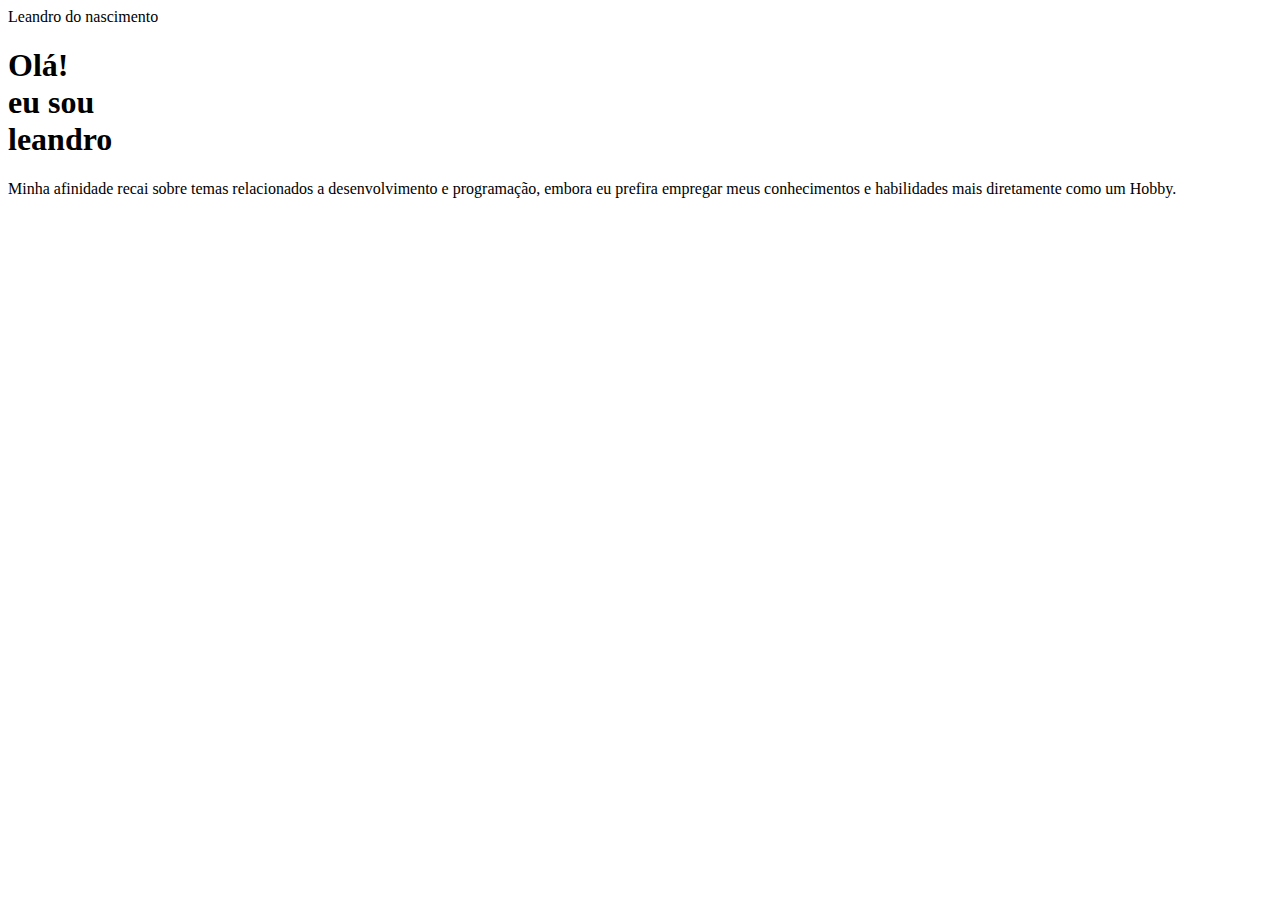
==== index.html @ c6654aea "Add files via upload" ====
<!DOCTYPE html>
<html lang="pt-br">
<head>
     <meta charset="UTF-8">
     <meta http-equiv="X-UA-Compatible" content="IE=edge">
     <meta name="viewport" content="width=device-width, initial-scale=1.0">
     <meta name="author" content="leandro do nascimento">
     <link rel="stylesheet" href="css/style.css">
     <link rel="stylesheet" href="css/responsive.css">
     <title>Ledevwd | Portfólio</title>
</head>
<body>
     <nav id="navigation-menu" class="section-padding flex space-between align-vertical">
          <span class="author">Leandro do nascimento</span>
          <div id="btn-hamburger"></div>
          <!-- <ul>
               <li>Home</li>
               <li>Projetos</li>
               <li>Blog</li>
               <li>Contato</li>
          </ul> -->
     </nav>
     <header id="intro-content" class="section-padding flex margin-b">
          <section class="author-description flex align-vertical">
               <div>
                    <h1><span class="font-lighter">Olá!</span><br>eu sou<br>leandro</h1>
                    <div class="line"></div>
                    <p>
                         Minha afinidade recai sobre temas relacionados a desenvolvimento e programação, embora eu prefira empregar meus conhecimentos e habilidades mais diretamente como um Hobby.
                    </p>
               </div>
          </section>
          <section class="author-img flex align-horizontal align-vertical">
               <div class="squares-animated"></div>
          </section>
     </header>
</body>
</html>
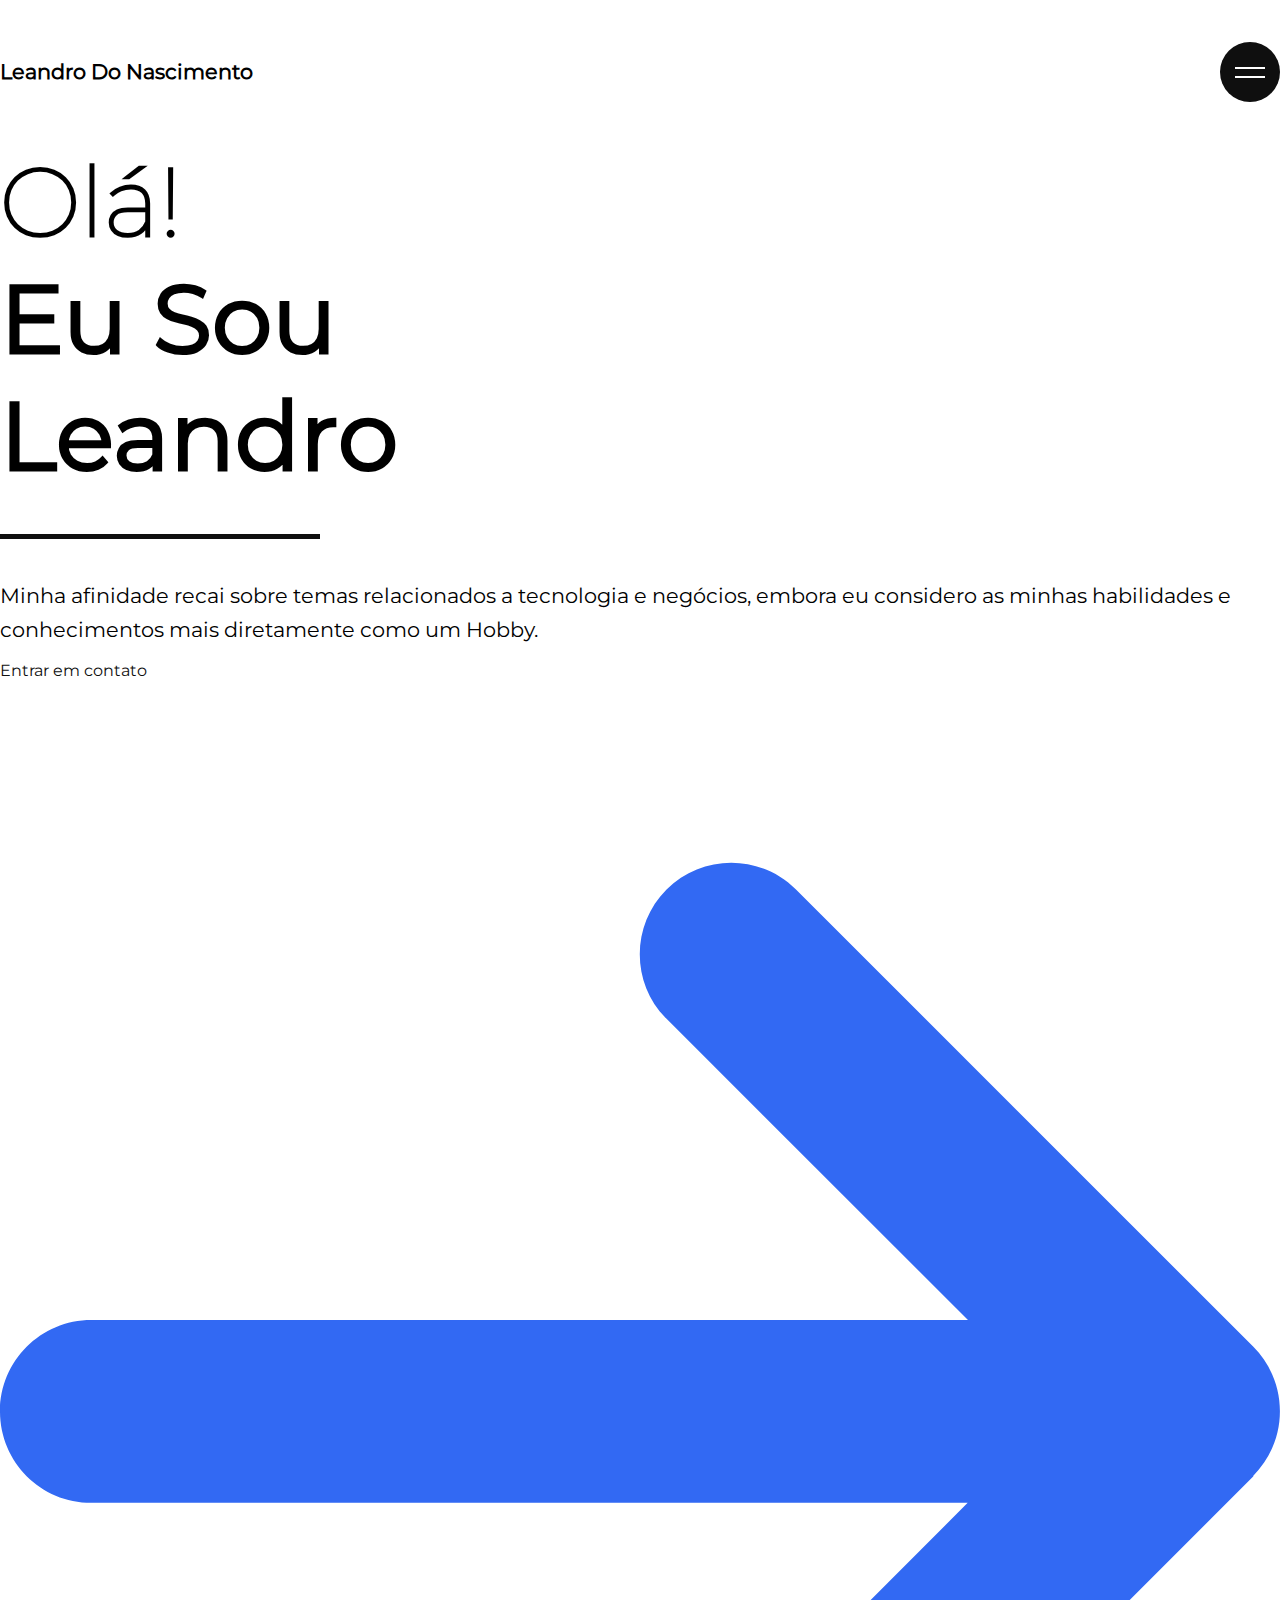
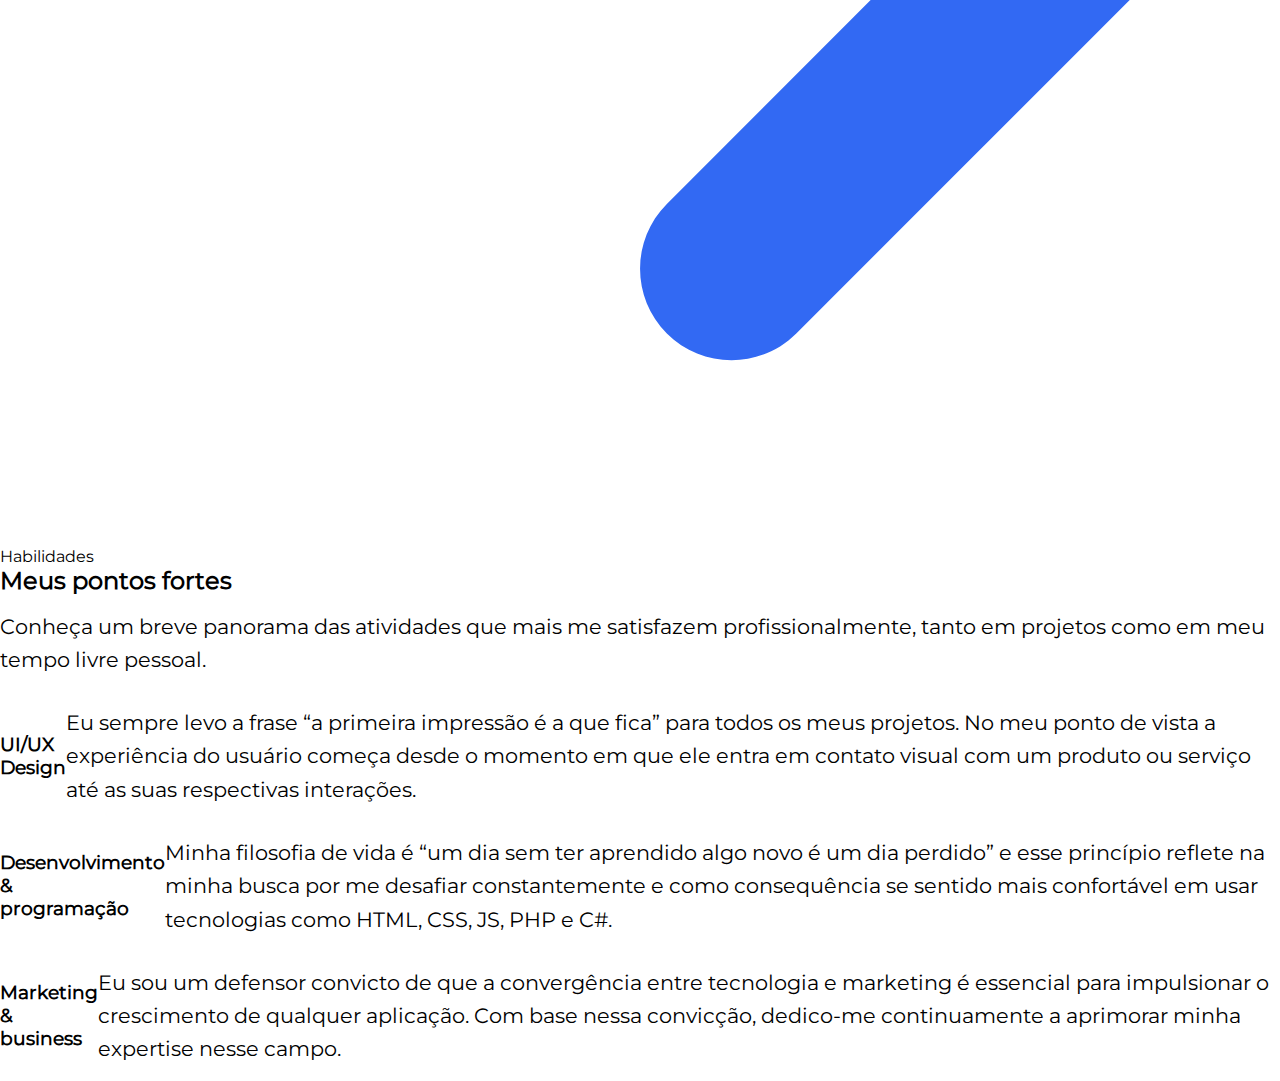
==== commit 0fb2bab7: "Update index.html" ====
--- a/index.html
+++ b/index.html
@@ -4,35 +4,85 @@
      <meta charset="UTF-8">
      <meta http-equiv="X-UA-Compatible" content="IE=edge">
      <meta name="viewport" content="width=device-width, initial-scale=1.0">
-     <meta name="author" content="leandro do nascimento">
+     <meta name="author" content="Leandro do Nascimento">
+     <meta name="description" content="Descubra como o meu interesse pela tecnologia se traduz em soluções personalizadas, interfaces intuitivas e experiências digitais impactantes.">
      <link rel="stylesheet" href="css/style.css">
      <link rel="stylesheet" href="css/responsive.css">
-     <title>Ledevwd | Portfólio</title>
+     <title>Leandro do nascimento | Portfólio - Tecnologia e negócios</title>
 </head>
 <body>
-     <nav id="navigation-menu" class="section-padding flex space-between align-vertical">
-          <span class="author">Leandro do nascimento</span>
+     <nav id="navigation-menu" class="section-padding-x flex space-between align-vertical">
+          <span class="author">Leandro do Nascimento</span>
           <div id="btn-hamburger"></div>
-          <!-- <ul>
-               <li>Home</li>
-               <li>Projetos</li>
-               <li>Blog</li>
-               <li>Contato</li>
-          </ul> -->
      </nav>
-     <header id="intro-content" class="section-padding flex margin-b">
+     <header class="main-header section-padding-x section-padding-y flex">
+          <div class="circle"></div>
           <section class="author-description flex align-vertical">
-               <div>
+               <div class="mobile-width">
                     <h1><span class="font-lighter">Olá!</span><br>eu sou<br>leandro</h1>
                     <div class="line"></div>
                     <p>
-                         Minha afinidade recai sobre temas relacionados a desenvolvimento e programação, embora eu prefira empregar meus conhecimentos e habilidades mais diretamente como um Hobby.
+                         Minha afinidade recai sobre temas relacionados a tecnologia e negócios, embora eu considero as minhas habilidades e conhecimentos mais diretamente como um Hobby.
                     </p>
+                    <a class="btn-dark" href="#">
+                         <span>Entrar em contato</span>
+                         <svg xmlns="http://www.w3.org/2000/svg" viewBox="0 0 448 512" fill="#3269f3">
+                              <!--! Font Awesome Pro 6.4.0 by @fontawesome - https://fontawesome.com License - https://fontawesome.com/license (Commercial License) Copyright 2023 Fonticons, Inc. -->
+                              <path d="M438.6 278.6c12.5-12.5 12.5-32.8 0-45.3l-160-160c-12.5-12.5-32.8-12.5-45.3 0s-12.5 32.8 0 45.3L338.8 224 32 224c-17.7 0-32 14.3-32 32s14.3 32 32 32l306.7 0L233.4 393.4c-12.5 12.5-12.5 32.8 0 45.3s32.8 12.5 45.3 0l160-160z"/>
+                         </svg>
+                    </a>
                </div>
           </section>
           <section class="author-img flex align-horizontal align-vertical">
                <div class="squares-animated"></div>
           </section>
      </header>
+     <section class="currently section-padding-x section-padding-y">
+          <div class="background-gray"></div>
+          <div class="mobile-width">
+               <div class="box-50 direction-right">
+                    <span class="font-subtitle font-ligheter">Habilidades</span>
+                    <h2>Meus pontos fortes</h2>
+                    <p>
+                         Conheça um breve panorama das atividades que mais me satisfazem profissionalmente, tanto em projetos como em meu tempo livre pessoal.
+                    </p>
+               </div>
+               <div class="list-group">
+                    <div class="list-item flex align-vertical">
+                         <div class="list-item-title">
+                              <h3>UI/UX<br> Design</h3>
+                         </div>
+                         <div class="list-item-desc">
+                              <p class="text-gray">
+                                   Eu sempre levo a frase <q>a primeira impressão é a que fica</q> para todos os meus projetos. No meu ponto de vista a experiência do
+                                   usuário começa desde o momento em que ele entra em contato visual com um produto ou serviço até as suas respectivas interações.
+                              </p>
+                         </div>
+                    </div>
+                    <div class="list-item flex align-vertical">
+                         <div class="list-item-title">
+                              <h3>Desenvolvimento &<br>programação</h3>
+                         </div>
+                         <div class="list-item-desc">
+                              <p class="text-gray">
+                                   Minha filosofia de vida é <q>um dia sem ter aprendido algo novo é um dia perdido</q> e esse princípio reflete na minha busca
+                                   por me desafiar constantemente e como consequência se sentido mais confortável em usar tecnologias como HTML, CSS, JS, PHP e C#.
+                              </p>
+                         </div>
+                    </div>
+                    <div class="list-item flex align-vertical">
+                         <div class="list-item-title">
+                              <h3>Marketing &<br>business</h3>
+                         </div>
+                         <div class="list-item-desc">
+                              <p class="text-gray">
+                                   Eu sou um defensor convicto de que a convergência entre tecnologia e marketing é essencial para impulsionar o crescimento de
+                                   qualquer aplicação. Com base nessa convicção, dedico-me continuamente a aprimorar minha expertise nesse campo.
+                              </p>
+                         </div>
+                    </div>
+               </div>
+          </div>
+     </section>
 </body>
-</html>+</html>
--- a/css/style.css
+++ b/css/style.css
@@ -0,0 +1,253 @@
+/* Global styles */
+* {
+     margin: 0;
+     padding: 0;
+     box-sizing: border-box;
+     transition: all 0.3s linear;
+}
+
+:root {
+     /* Colors */
+     --bg-primary: #8a2be2;
+     --bg-second: #a0a0a0;
+     --bg-dark: #0f0f0f;
+     --bg-light: #ffffff;
+     
+     /* Fonts */
+     --font-normal: 1.3rem;
+     --font-big: 6rem;
+
+     /* Selection */
+     --bg-selection: #e6e6e6;
+}
+
+html {
+     font-family: Montserrat-Regular;
+     font-size: 16px;
+     overflow-x: hidden;
+}
+
+::selection {
+     background-color: var(--bg-selection);
+}
+
+@font-face {
+     font-family: Montserrat-Regular;
+     src: url(../fonts/Montserrat/Montserrat-Regular.ttf);
+}
+
+@font-face {
+     font-family: Montserrat-Thin;
+     src: url(../fonts/Montserrat/Montserrat-Thin.ttf);
+}
+
+.section-padding {
+     padding: 0 180px;
+}
+
+.font-lighter {
+     font-family: Montserrat-Thin;
+}
+
+.author {
+     font-size: var(--font-normal);
+     text-transform: capitalize;
+     font-weight: bold;
+}
+
+.flex {display: flex;}
+.space-between {justify-content: space-between;}
+.align-vertical {align-items: center;}
+.align-horizontal {justify-content: center;}
+.align-center {text-align: center;}
+
+.breadcrumb {
+     background-color: #f9f8f8;
+     display: flex;
+     justify-content: center;
+     align-items: center;
+}
+
+.breadcrumb ol {
+     list-style: none;
+     display: flex;
+     position: relative;
+     top: -20px;
+     padding: 30px 30px 10px 30px;
+     background-color: #f9f8f8;
+     border-radius: 5px;
+}
+
+.breadcrumb .breadcrumb-item::after {
+     content: "/";
+     margin: 0 10px;
+}
+
+.breadcrumb .breadcrumb-item:last-child::after {
+     content: "";
+     margin: 0;
+}
+
+/* Elements */
+h1 {
+     font-size: var(--font-big);
+     text-transform: capitalize;
+}
+
+p, .author {
+     font-size: var(--font-normal);
+     line-height: 1.6;
+     margin-top: 15px;
+     margin-bottom: 15px;
+}
+
+a {
+     color: var(--bg-dark);
+     text-decoration: none;
+}
+
+a:hover {
+     color: #0084ff;
+}
+
+a:hover, a:focus {
+     text-decoration: underline;
+}
+
+.line {
+     width: 25%;
+     height: 5px;
+     background: var(--bg-dark);
+     margin: 40px 0;
+}
+
+.margin-b {
+     margin-bottom: 140px;
+}
+
+/* Navigation Menu */
+#navigation-menu {
+     padding-top: 40px;
+     padding-bottom: 40px;
+}
+
+#navigation-menu #btn-hamburger {
+     width: 60px;
+     height: 60px;
+     background-color: var(--bg-dark);
+     border-radius: 50%;
+     position: relative;
+     cursor: pointer;
+}
+
+#navigation-menu #btn-hamburger::after, #navigation-menu #btn-hamburger::before {
+     content: "";
+     width: 30px;
+     height: 2px;
+     background-color: var(--bg-light);
+     display: block;
+     position: absolute;
+     transform: translateX(-50%) rotate(0);
+     transition: top 0.3s linear, transform 0.3s linear;
+}
+
+#navigation-menu #btn-hamburger::after {
+     top: 43%;
+     left: 50%;
+}
+
+#navigation-menu #btn-hamburger::before {
+     top: 57%;
+     left: 50%;
+}
+
+#navigation-menu #btn-hamburger:hover::after {
+     top: 50%;
+     transform: translateX(-50%) rotate(45deg);
+}
+
+#navigation-menu #btn-hamburger:hover::before {
+     top: 50%;
+     transform: translateX(-50%) rotate(-45deg);
+}
+
+/* Introductory content */
+#intro-content {
+     padding-top: 40px;
+     padding-bottom: 40px;
+}
+
+#intro-content .author-description {
+     width: 50%;
+     padding-right: 120px;
+}
+
+#intro-content .author-img {
+     width: 50%;
+}
+
+#intro-content .squares-animated {
+     width: 550px;
+     height: 550px;
+     background-image: url(../img/leandro-do-nascimento.jpg);
+     background-repeat: no-repeat;
+     background-size: contain;
+     position: relative;
+}
+
+#intro-content .squares-animated::after {
+     content: "";
+     width: 100%;
+     height: 100%;
+     border: 2px solid var(--bg-second);
+     display: block;
+     position: absolute;
+     left: -70px;
+     top: -40px;
+     z-index: -1;
+}
+
+#intro-content .squares-animated::before {
+     content: "";
+     width: 100%;
+     height: 100%;
+     background-color: var(--bg-primary);
+     display: block;
+     position: absolute;
+     left: 70px;
+     top: 40px;
+     z-index: -1;
+}
+
+/* Typography */
+#typography {
+     background-color: #892be2de;
+     color: var(--bg-light);
+     height: 400px;
+     position: relative;
+}
+
+/* Refazer e corrigir */
+#typography p {
+     color: #f0f0f0;
+}
+
+#typography a {
+     color: #fff;
+}
+
+#typography a:hover {
+     color: #8ec8ff;
+}
+
+#typography::after {
+     content: "";
+     width: 100%;
+     height: 100%;
+     background-image: url(../img/computer.jpg);
+     display: block;
+     position: absolute;
+     left: 80px;
+     top: 40px;
+     z-index: -1;
+}--- a/css/responsive.css
+++ b/css/responsive.css
@@ -0,0 +1,60 @@
+@media screen and (max-width: 1800px) {
+     #intro-content .squares-animated {
+          width: 400px;
+          height: 400px;
+     }
+}
+
+@media screen and (max-width: 1500px) {
+     .section-padding {
+          padding: 0 100px;
+     }
+}
+
+@media screen and (max-width: 1300px) {
+     .section-padding {
+          padding: 0 50px;
+     }
+
+     #intro-content .squares-animated {
+          width: 330px;
+          height: 330px;
+     }
+}
+
+@media screen and (max-width: 1100px) {
+     .section-padding {
+          padding: 0 20px;
+     }
+}
+
+@media screen and (max-width: 1000px) {
+     html {
+          font-size: 13px;
+     }
+
+     #intro-content {
+          flex-wrap: wrap;
+     }
+
+     #intro-content .author-description, #intro-content .author-img {
+          width: 100%;
+     }
+
+     #intro-content .author-img {
+          margin-top: 80px;
+     }
+}
+
+@media screen and (max-width: 530px) {
+     #intro-content .squares-animated {
+          width: 250px;
+          height: 250px;
+     }
+}
+
+@media screen and (max-width: 400px) {
+     html {
+          font-size: 12px;
+     }
+}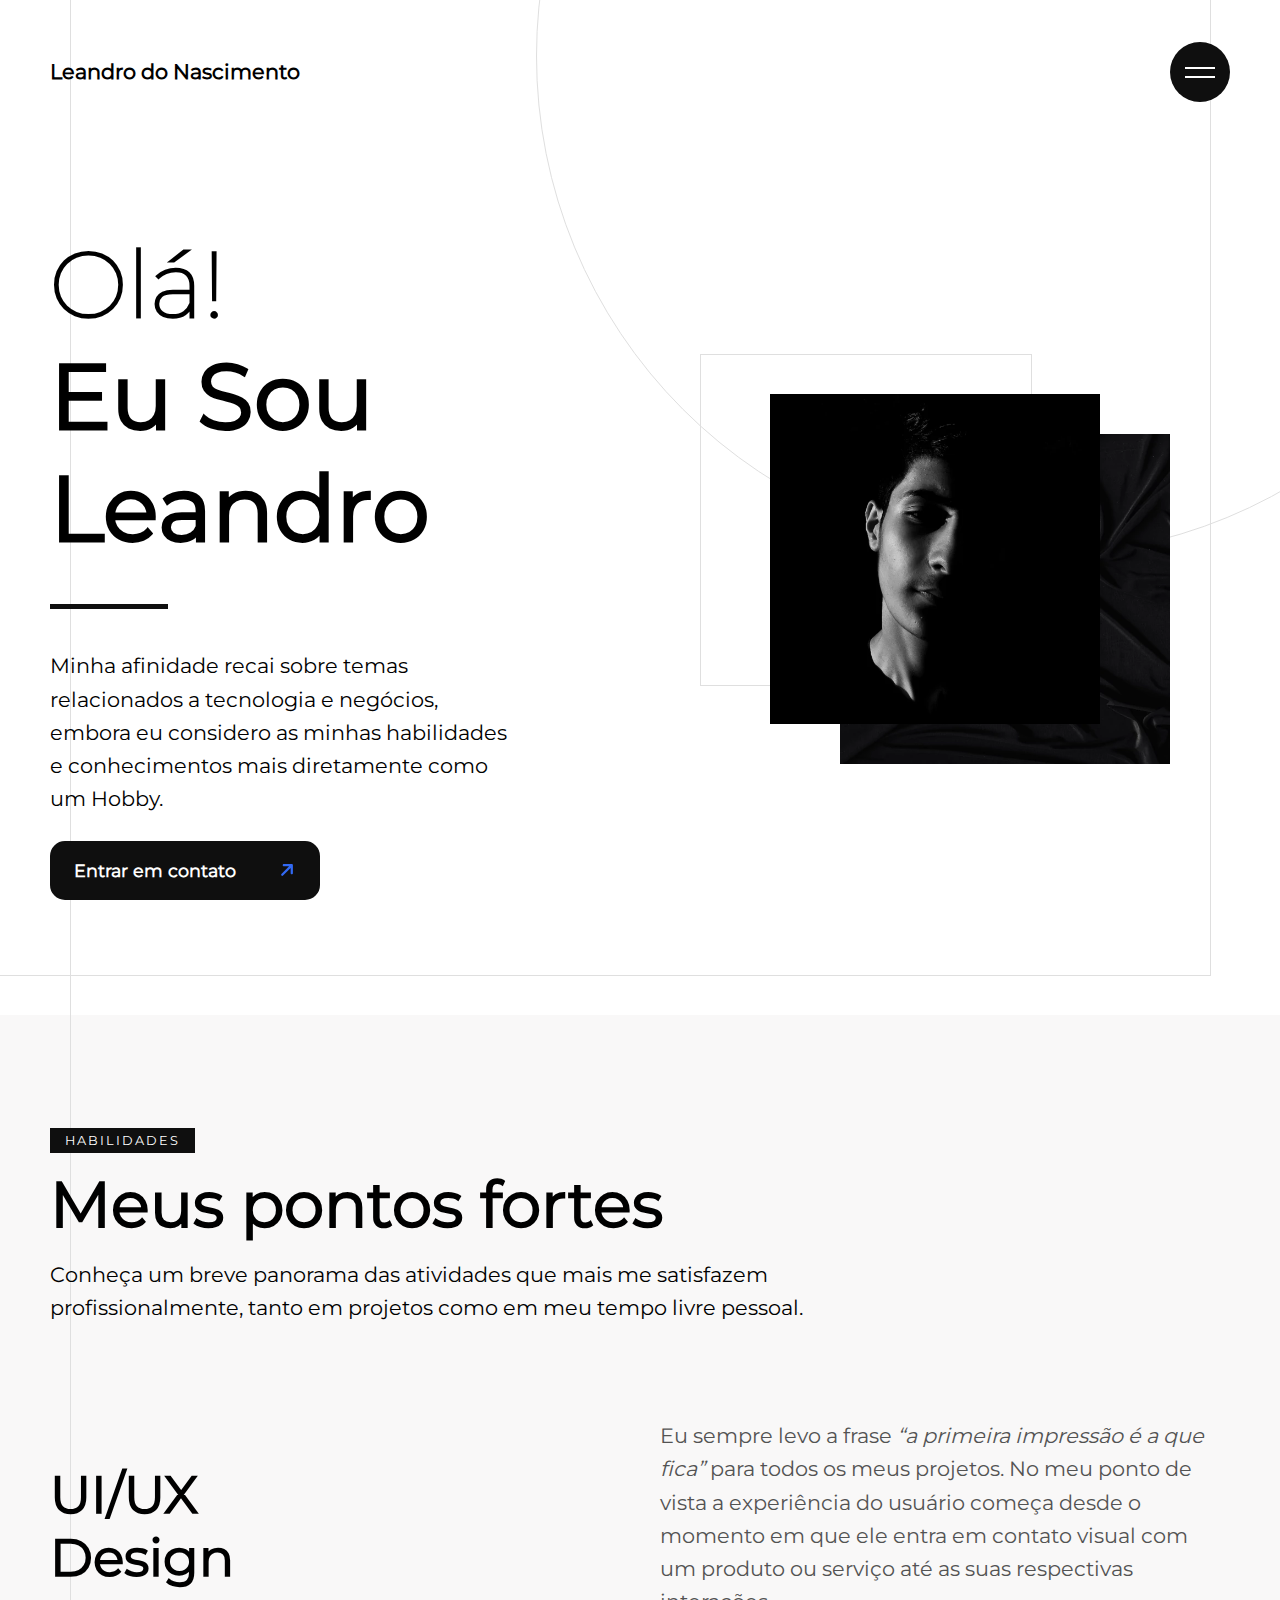
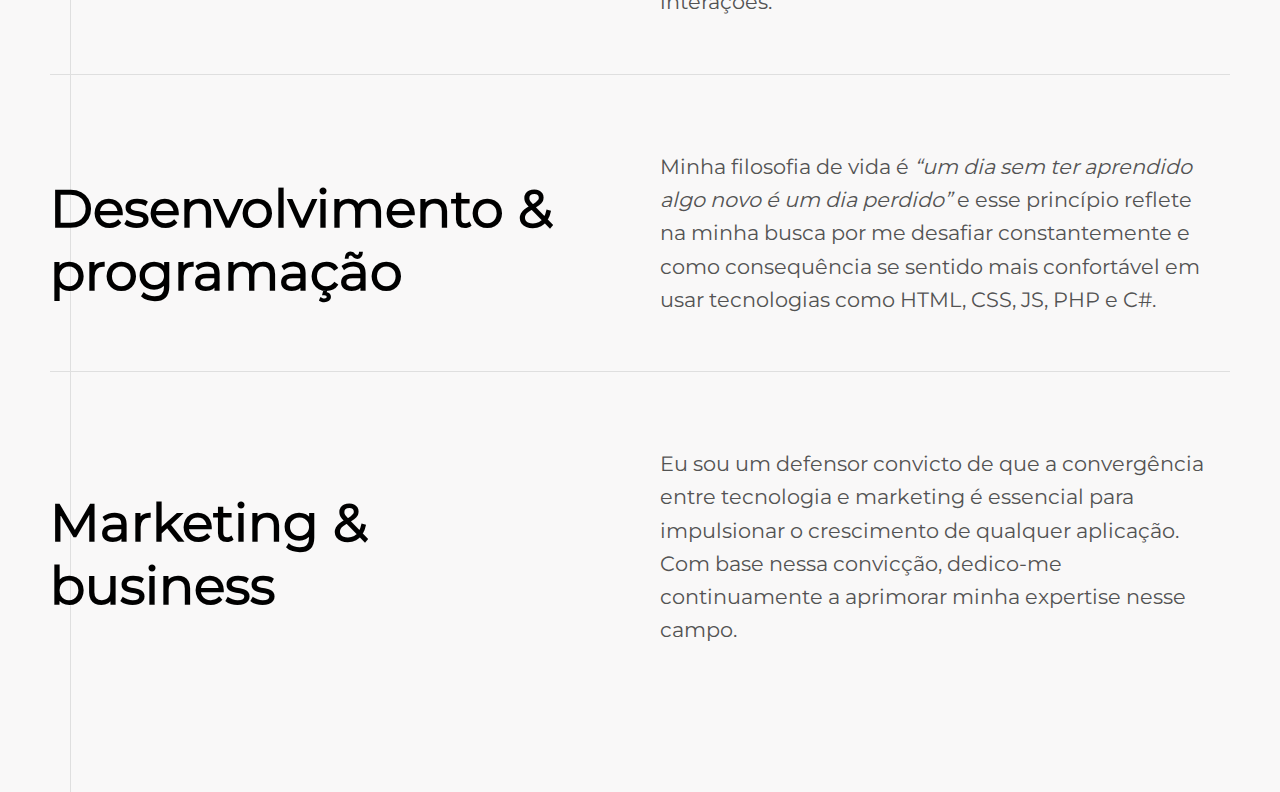
==== commit 95d82a3d: "Update index.html" ====
--- a/index.html
+++ b/index.html
@@ -11,78 +11,80 @@
      <title>Leandro do nascimento | Portfólio - Tecnologia e negócios</title>
 </head>
 <body>
-     <nav id="navigation-menu" class="section-padding-x flex space-between align-vertical">
-          <span class="author">Leandro do Nascimento</span>
-          <div id="btn-hamburger"></div>
-     </nav>
-     <header class="main-header section-padding-x section-padding-y flex">
-          <div class="circle"></div>
-          <section class="author-description flex align-vertical">
+     <div id="main">
+          <nav id="navigation-menu" class="section-padding-x flex space-between align-vertical">
+               <span class="author">Leandro do Nascimento</span>
+               <div id="btn-hamburger"></div>
+          </nav>
+          <header class="main-header section-padding-x section-padding-y flex">
+               <div class="circle"></div>
+               <section class="author-description flex align-vertical">
+                    <div class="mobile-width">
+                         <h1><span class="font-lighter">Olá!</span><br>eu sou<br>leandro</h1>
+                         <div class="line"></div>
+                         <p>
+                              Minha afinidade recai sobre temas relacionados a tecnologia e negócios, embora eu considero as minhas habilidades e conhecimentos mais diretamente como um Hobby.
+                         </p>
+                         <a class="btn-dark" href="#">
+                              <span>Entrar em contato</span>
+                              <svg xmlns="http://www.w3.org/2000/svg" viewBox="0 0 448 512" fill="#3269f3">
+                                   <!--! Font Awesome Pro 6.4.0 by @fontawesome - https://fontawesome.com License - https://fontawesome.com/license (Commercial License) Copyright 2023 Fonticons, Inc. -->
+                                   <path d="M438.6 278.6c12.5-12.5 12.5-32.8 0-45.3l-160-160c-12.5-12.5-32.8-12.5-45.3 0s-12.5 32.8 0 45.3L338.8 224 32 224c-17.7 0-32 14.3-32 32s14.3 32 32 32l306.7 0L233.4 393.4c-12.5 12.5-12.5 32.8 0 45.3s32.8 12.5 45.3 0l160-160z"/>
+                              </svg>
+                         </a>
+                    </div>
+               </section>
+               <section class="author-img flex align-horizontal align-vertical">
+                    <div class="squares-animated"></div>
+               </section>
+          </header>
+          <section class="currently section-padding-x section-padding-y">
+               <div class="background-gray"></div>
                <div class="mobile-width">
-                    <h1><span class="font-lighter">Olá!</span><br>eu sou<br>leandro</h1>
-                    <div class="line"></div>
-                    <p>
-                         Minha afinidade recai sobre temas relacionados a tecnologia e negócios, embora eu considero as minhas habilidades e conhecimentos mais diretamente como um Hobby.
-                    </p>
-                    <a class="btn-dark" href="#">
-                         <span>Entrar em contato</span>
-                         <svg xmlns="http://www.w3.org/2000/svg" viewBox="0 0 448 512" fill="#3269f3">
-                              <!--! Font Awesome Pro 6.4.0 by @fontawesome - https://fontawesome.com License - https://fontawesome.com/license (Commercial License) Copyright 2023 Fonticons, Inc. -->
-                              <path d="M438.6 278.6c12.5-12.5 12.5-32.8 0-45.3l-160-160c-12.5-12.5-32.8-12.5-45.3 0s-12.5 32.8 0 45.3L338.8 224 32 224c-17.7 0-32 14.3-32 32s14.3 32 32 32l306.7 0L233.4 393.4c-12.5 12.5-12.5 32.8 0 45.3s32.8 12.5 45.3 0l160-160z"/>
-                         </svg>
-                    </a>
-               </div>
-          </section>
-          <section class="author-img flex align-horizontal align-vertical">
-               <div class="squares-animated"></div>
-          </section>
-     </header>
-     <section class="currently section-padding-x section-padding-y">
-          <div class="background-gray"></div>
-          <div class="mobile-width">
-               <div class="box-50 direction-right">
-                    <span class="font-subtitle font-ligheter">Habilidades</span>
-                    <h2>Meus pontos fortes</h2>
-                    <p>
-                         Conheça um breve panorama das atividades que mais me satisfazem profissionalmente, tanto em projetos como em meu tempo livre pessoal.
-                    </p>
-               </div>
-               <div class="list-group">
-                    <div class="list-item flex align-vertical">
-                         <div class="list-item-title">
-                              <h3>UI/UX<br> Design</h3>
+                    <div class="box-50 direction-right">
+                         <span class="font-subtitle font-ligheter">Habilidades</span>
+                         <h2>Meus pontos fortes</h2>
+                         <p>
+                              Conheça um breve panorama das atividades que mais me satisfazem profissionalmente, tanto em projetos como em meu tempo livre pessoal.
+                         </p>
+                    </div>
+                    <div class="list-group">
+                         <div class="list-item flex align-vertical">
+                              <div class="list-item-title">
+                                   <h3>UI/UX<br> Design</h3>
+                              </div>
+                              <div class="list-item-desc">
+                                   <p class="text-gray">
+                                        Eu sempre levo a frase <q>a primeira impressão é a que fica</q> para todos os meus projetos. No meu ponto de vista a experiência do
+                                        usuário começa desde o momento em que ele entra em contato visual com um produto ou serviço até as suas respectivas interações.
+                                   </p>
+                              </div>
                          </div>
-                         <div class="list-item-desc">
-                              <p class="text-gray">
-                                   Eu sempre levo a frase <q>a primeira impressão é a que fica</q> para todos os meus projetos. No meu ponto de vista a experiência do
-                                   usuário começa desde o momento em que ele entra em contato visual com um produto ou serviço até as suas respectivas interações.
-                              </p>
+                         <div class="list-item flex align-vertical">
+                              <div class="list-item-title">
+                                   <h3>Desenvolvimento &<br>programação</h3>
+                              </div>
+                              <div class="list-item-desc">
+                                   <p class="text-gray">
+                                        Minha filosofia de vida é <q>um dia sem ter aprendido algo novo é um dia perdido</q> e esse princípio reflete na minha busca
+                                        por me desafiar constantemente e como consequência se sentido mais confortável em usar tecnologias como HTML, CSS, JS, PHP e C#.
+                                   </p>
+                              </div>
                          </div>
-                    </div>
-                    <div class="list-item flex align-vertical">
-                         <div class="list-item-title">
-                              <h3>Desenvolvimento &<br>programação</h3>
-                         </div>
-                         <div class="list-item-desc">
-                              <p class="text-gray">
-                                   Minha filosofia de vida é <q>um dia sem ter aprendido algo novo é um dia perdido</q> e esse princípio reflete na minha busca
-                                   por me desafiar constantemente e como consequência se sentido mais confortável em usar tecnologias como HTML, CSS, JS, PHP e C#.
-                              </p>
-                         </div>
-                    </div>
-                    <div class="list-item flex align-vertical">
-                         <div class="list-item-title">
-                              <h3>Marketing &<br>business</h3>
-                         </div>
-                         <div class="list-item-desc">
-                              <p class="text-gray">
-                                   Eu sou um defensor convicto de que a convergência entre tecnologia e marketing é essencial para impulsionar o crescimento de
-                                   qualquer aplicação. Com base nessa convicção, dedico-me continuamente a aprimorar minha expertise nesse campo.
-                              </p>
+                         <div class="list-item flex align-vertical">
+                              <div class="list-item-title">
+                                   <h3>Marketing &<br>business</h3>
+                              </div>
+                              <div class="list-item-desc">
+                                   <p class="text-gray">
+                                        Eu sou um defensor convicto de que a convergência entre tecnologia e marketing é essencial para impulsionar o crescimento de
+                                        qualquer aplicação. Com base nessa convicção, dedico-me continuamente a aprimorar minha expertise nesse campo.
+                                   </p>
+                              </div>
                          </div>
                     </div>
                </div>
-          </div>
-     </section>
+          </section>
+     </div>
 </body>
 </html>
--- a/css/style.css
+++ b/css/style.css
@@ -3,63 +3,500 @@
      margin: 0;
      padding: 0;
      box-sizing: border-box;
-     transition: all 0.3s linear;
-}
-
+     transition: all 0.3s ease-in-out;
+}
+
+/* Fonts */
+@font-face {
+     font-family: Montserrat-Regular;
+     src: url(../fonts/Montserrat/Montserrat-Regular.ttf);
+}
+
+@font-face {
+     font-family: Montserrat-Thin;
+     src: url(../fonts/Montserrat/Montserrat-Thin.ttf);
+}
+
+/* Variables */
 :root {
-     /* Colors */
-     --bg-primary: #8a2be2;
-     --bg-second: #a0a0a0;
+     /* Backgrounds */
+     --bg-primary: #dfdfdf;
+     --bg-secundary: #0047ff;
+     --bg-secundary-hover: #3269f3;
      --bg-dark: #0f0f0f;
      --bg-light: #ffffff;
-     
-     /* Fonts */
-     --font-normal: 1.3rem;
-     --font-big: 6rem;
-
-     /* Selection */
-     --bg-selection: #e6e6e6;
-}
-
+     --bg-selection: #eef3ff;
+
+     /* Text */
+     --text-gray: #535353;
+}
+
+/* Default styles */
 html {
      font-family: Montserrat-Regular;
      font-size: 16px;
      overflow-x: hidden;
 }
 
+body {
+     font-size: 1.3rem;
+}
+
 ::selection {
      background-color: var(--bg-selection);
 }
 
-@font-face {
-     font-family: Montserrat-Regular;
-     src: url(../fonts/Montserrat/Montserrat-Regular.ttf);
-}
-
-@font-face {
-     font-family: Montserrat-Thin;
-     src: url(../fonts/Montserrat/Montserrat-Thin.ttf);
-}
-
-.section-padding {
-     padding: 0 180px;
-}
-
+/* Padding, margin */
+.section-padding-x {
+     padding-right: 180px;
+     padding-left: 180px;
+}
+
+.section-padding-y {
+     padding-top: 110px;
+     padding-bottom: 110px;
+}
+
+/* Align */
+.flex {
+     display: flex;
+}
+
+.space-between {
+     justify-content: space-between;
+}
+
+.align-vertical {
+     align-items: center;
+}
+
+.align-horizontal {
+     justify-content: center;
+}
+
+.align-right {
+     justify-content: right;
+}
+
+.align-center {
+     text-align: center;
+}
+
+.box-50 {
+     width: 70%;
+}
+
+/* Type font */
 .font-lighter {
      font-family: Montserrat-Thin;
 }
 
+.font-subtitle {
+     font-size: 0.8rem;
+     text-transform: uppercase;
+     letter-spacing: 2px;
+     color: var(--bg-light);
+     background: var(--bg-dark);
+     width: fit-content;
+     padding: 5px 15px;
+}
+
+/* Heading */
+h1, h2, h3, h4, h5, h6 {
+     margin-top: 15px;
+}
+
+h1 {
+     font-size: 5.75rem;
+     text-transform: capitalize;
+}
+
+h2 {
+     font-size: 4rem;
+}
+
+h3 {
+     font-size: 3.25rem;
+}
+
+h4 {
+     font-size: 2.5rem;
+}
+
+h5 {
+     font-size: 2.125rem;
+}
+
+h6 {
+     font-size: 2rem;
+}
+
+/* Elements */
+p, .author {
+     line-height: 1.6;
+     margin-top: 15px;
+     margin-bottom: 15px;
+}
+
 .author {
-     font-size: var(--font-normal);
-     text-transform: capitalize;
      font-weight: bold;
 }
 
-.flex {display: flex;}
-.space-between {justify-content: space-between;}
-.align-vertical {align-items: center;}
-.align-horizontal {justify-content: center;}
-.align-center {text-align: center;}
+a {
+     display: inline-block;
+     text-decoration: none;
+}
+
+q {
+     font-style: italic;
+}
+
+.text-gray {
+     color: var(--text-gray);
+}
+
+/* Buttons */
+.btn-light, .btn-dark {
+     font-size: 1.1rem;
+     border: 2px solid var(--bg-dark);
+     padding: 17px 82px 17px 22px;
+     border-radius: 15px;
+     margin-top: 10px;
+     display: inline-block;
+     font-weight: bold;
+     overflow: hidden;
+     position: relative;
+     margin-right: 10px;
+}
+
+.btn-light svg, .btn-dark svg {
+     width: 18px;
+     height: 18px;
+     position: absolute;
+     top: 50%;
+     right: 22px;
+     transform: translateY(-50%) rotate(-45deg);
+     transition: top 0.1s ease-in-out, right 0.1s ease-in-out;
+}
+
+.btn-light {
+     color: var(--bg-dark);
+     transition: background-color 0.2s ease-in-out;
+}
+
+.btn-dark {
+     background-color: var(--bg-dark);
+     color: var(--bg-light);
+     transition: background-color 0.2s ease-in-out;
+}
+
+.link {
+     color: var(--bg-secundary);
+}
+
+.btn-dark span, .btn-light span, .link span {
+     position: relative;
+}
+
+.btn-dark span::before, .btn-light span::before, .link span::before {
+     content: "";
+     width: 0;
+     height: 1px;
+     position: absolute;
+     left: 0;
+     bottom: -1px;
+}
+
+.btn-dark span::before, .btn-light span::before, .link span::before {
+     transition: width 0.4s ease-in-out 0.1s;
+}
+
+.btn-dark span::before, .link span::before {
+     border-bottom: 1px solid var(--bg-dark);
+}
+
+.btn-light span::before {
+     border-bottom: 1px solid var(--bg-light);
+}
+
+.link span::before {
+     border-bottom: 1px solid var(--bg-secundary);
+}
+
+.btn-dark:hover span::before, .btn-light:hover span::before, .link:hover span::before {
+     width: 100%;
+}
+
+.btn-light:hover {
+     color: var(--bg-light);
+     background-color: var(--bg-dark);
+}
+
+.btn-dark:hover {
+     color: var(--bg-dark);
+     background-color: var(--bg-light);
+}
+
+.btn-light:hover svg, .btn-dark:hover svg {
+     top: calc(50% - 4px);
+     right: 18px;
+}
+
+.btn-dark:hover svg {
+     fill: var(--bg-secundary);
+}
+
+.btn-light:hover svg {
+     fill: var(--bg-secundary-hover);
+}
+
+/* Interface */
+.line {
+     width: 25%;
+     height: 5px;
+     background: var(--bg-dark);
+     margin: 40px 0;
+}
+
+.circle {
+     width: 1000px;
+     height: 1000px;
+     border-radius: 50%;
+     position: absolute;
+     right: -20%;
+     top: -60%;
+     border: 1px solid var(--bg-primary);
+     z-index: -1;
+}
+
+.background-gray {
+     background-color: #f9f8f8;
+     width: 100%;
+     height: 100%;
+     position: absolute;
+     left: 0;
+     top: 0;
+     z-index: -2;
+}
+
+/* Menu */
+#navigation-menu {
+     padding-top: 40px;
+     position: relative;
+}
+
+#navigation-menu::before {
+     content: "";
+     width: 100%;
+     height: 100%;
+     position: absolute;
+     left: 70px;
+     top: 0;
+     border-left: 1px solid var(--bg-primary);
+     z-index: -1;
+}
+
+#navigation-menu::after {
+     content: "";
+     width: 100%;
+     height: 100%;
+     position: absolute;
+     left: -70px;
+     top: 0;
+     border-right: 1px solid var(--bg-primary);
+     z-index: -1;
+}
+
+#navigation-menu #btn-hamburger {
+     width: 60px;
+     height: 60px;
+     background-color: var(--bg-dark);
+     border-radius: 50%;
+     position: relative;
+     cursor: pointer;
+}
+
+#navigation-menu #btn-hamburger::after, #navigation-menu #btn-hamburger::before {
+     content: "";
+     width: 30px;
+     height: 2px;
+     background-color: var(--bg-light);
+     display: block;
+     position: absolute;
+     transform: translateX(-50%) rotate(0);
+     transition: top 0.3s ease-in-out, transform 0.3s ease-in-out;
+}
+
+#navigation-menu #btn-hamburger::after {
+     top: 43%;
+     left: 50%;
+}
+
+#navigation-menu #btn-hamburger::before {
+     top: 57%;
+     left: 50%;
+}
+
+#navigation-menu #btn-hamburger:hover::after {
+     top: 50%;
+     transform: translateX(-50%) rotate(45deg);
+}
+
+#navigation-menu #btn-hamburger:hover::before {
+     top: 50%;
+     transform: translateX(-50%) rotate(-45deg);
+}
+
+/* Header */
+.main-header {
+     position: relative;
+}
+
+.main-header::after, .main-header::before {
+     content: "";
+     width: 100%;
+     height: 100%;
+     display: block;
+     position: absolute;
+     z-index: -2;
+}
+
+.main-header::after {
+     border-right: 1px solid var(--bg-primary);
+     border-bottom: 1px solid var(--bg-primary);
+     left: -70px;
+     top: -40px;
+}
+
+.main-header::before {
+     border-left: 1px solid var(--bg-primary);
+     left: 70px;
+     top: 0;
+}
+
+.main-header .author-description {
+     width: 50%;
+     padding-right: 120px;
+}
+
+.main-header .author-img {
+     width: 50%;
+}
+
+.main-header .squares-animated {
+     width: 550px;
+     height: 550px;
+     background-image: url(../img/header/leandro-do-nascimento.webp);
+     background-repeat: no-repeat;
+     background-size: cover;
+     background-position: center;
+     position: relative;
+}
+
+.main-header .squares-animated::after {
+     content: "";
+     width: 100%;
+     height: 100%;
+     border: 1px solid var(--bg-primary);
+     display: block;
+     position: absolute;
+     left: -70px;
+     top: -40px;
+     z-index: -1;
+     transition: left 0.3s ease-in-out, top 0.3s ease-in-out;
+}
+
+.main-header .squares-animated::before {
+     content: "";
+     width: 100%;
+     height: 100%;
+     background-image: url(../img/header/fundo-pano-escuro.webp);
+     background-repeat: no-repeat;
+     background-size: cover;
+     display: block;
+     position: absolute;
+     left: 70px;
+     top: 40px;
+     z-index: -1;
+     transition: left 0.3s ease-in-out, top 0.3s ease-in-out;
+}
+
+/* Typography */
+#typography {
+     background-color: #892be2de;
+     color: var(--bg-light);
+     height: 400px;
+     position: relative;
+}
+
+#typography p {
+     color: #f0f0f0;
+}
+
+#typography a {
+     color: #fff;
+}
+
+#typography a:hover {
+     color: #8ec8ff;
+}
+
+#typography::after {
+     content: "";
+     width: 100%;
+     height: 100%;
+     background-image: url(../img/computer.jpg);
+     display: block;
+     position: absolute;
+     left: 80px;
+     top: 40px;
+     z-index: -1;
+}
+
+/* Currently */
+.currently {
+     position: relative;
+}
+
+.currently::before {
+     content: "";
+     width: 100%;
+     height: 100%;
+     display: block;
+     position: absolute;
+     z-index: -1;
+     border-left: 1px solid var(--bg-primary);
+     left: 70px;
+     top: 0;
+}
+
+.list-group {
+     margin-top: 40px;
+}
+
+.list-item {
+     padding-top: 20px;
+     padding-bottom: 20px;
+     margin-top: 20px;
+     border-bottom: 1px solid var(--bg-primary);
+}
+
+.list-item:last-child {
+     border-bottom: none;
+     padding-bottom: 0;
+}
+
+.list-item-title, .list-item-desc {
+     width: 50%;
+}
+
+.list-item-desc {
+     padding: 20px;
+}
+
+.list-item-title {
+     padding-right: 30px;
+}
 
 .breadcrumb {
      background-color: #f9f8f8;
@@ -87,167 +524,3 @@
      content: "";
      margin: 0;
 }
-
-/* Elements */
-h1 {
-     font-size: var(--font-big);
-     text-transform: capitalize;
-}
-
-p, .author {
-     font-size: var(--font-normal);
-     line-height: 1.6;
-     margin-top: 15px;
-     margin-bottom: 15px;
-}
-
-a {
-     color: var(--bg-dark);
-     text-decoration: none;
-}
-
-a:hover {
-     color: #0084ff;
-}
-
-a:hover, a:focus {
-     text-decoration: underline;
-}
-
-.line {
-     width: 25%;
-     height: 5px;
-     background: var(--bg-dark);
-     margin: 40px 0;
-}
-
-.margin-b {
-     margin-bottom: 140px;
-}
-
-/* Navigation Menu */
-#navigation-menu {
-     padding-top: 40px;
-     padding-bottom: 40px;
-}
-
-#navigation-menu #btn-hamburger {
-     width: 60px;
-     height: 60px;
-     background-color: var(--bg-dark);
-     border-radius: 50%;
-     position: relative;
-     cursor: pointer;
-}
-
-#navigation-menu #btn-hamburger::after, #navigation-menu #btn-hamburger::before {
-     content: "";
-     width: 30px;
-     height: 2px;
-     background-color: var(--bg-light);
-     display: block;
-     position: absolute;
-     transform: translateX(-50%) rotate(0);
-     transition: top 0.3s linear, transform 0.3s linear;
-}
-
-#navigation-menu #btn-hamburger::after {
-     top: 43%;
-     left: 50%;
-}
-
-#navigation-menu #btn-hamburger::before {
-     top: 57%;
-     left: 50%;
-}
-
-#navigation-menu #btn-hamburger:hover::after {
-     top: 50%;
-     transform: translateX(-50%) rotate(45deg);
-}
-
-#navigation-menu #btn-hamburger:hover::before {
-     top: 50%;
-     transform: translateX(-50%) rotate(-45deg);
-}
-
-/* Introductory content */
-#intro-content {
-     padding-top: 40px;
-     padding-bottom: 40px;
-}
-
-#intro-content .author-description {
-     width: 50%;
-     padding-right: 120px;
-}
-
-#intro-content .author-img {
-     width: 50%;
-}
-
-#intro-content .squares-animated {
-     width: 550px;
-     height: 550px;
-     background-image: url(../img/leandro-do-nascimento.jpg);
-     background-repeat: no-repeat;
-     background-size: contain;
-     position: relative;
-}
-
-#intro-content .squares-animated::after {
-     content: "";
-     width: 100%;
-     height: 100%;
-     border: 2px solid var(--bg-second);
-     display: block;
-     position: absolute;
-     left: -70px;
-     top: -40px;
-     z-index: -1;
-}
-
-#intro-content .squares-animated::before {
-     content: "";
-     width: 100%;
-     height: 100%;
-     background-color: var(--bg-primary);
-     display: block;
-     position: absolute;
-     left: 70px;
-     top: 40px;
-     z-index: -1;
-}
-
-/* Typography */
-#typography {
-     background-color: #892be2de;
-     color: var(--bg-light);
-     height: 400px;
-     position: relative;
-}
-
-/* Refazer e corrigir */
-#typography p {
-     color: #f0f0f0;
-}
-
-#typography a {
-     color: #fff;
-}
-
-#typography a:hover {
-     color: #8ec8ff;
-}
-
-#typography::after {
-     content: "";
-     width: 100%;
-     height: 100%;
-     background-image: url(../img/computer.jpg);
-     display: block;
-     position: absolute;
-     left: 80px;
-     top: 40px;
-     z-index: -1;
-}--- a/css/responsive.css
+++ b/css/responsive.css
@@ -1,30 +1,33 @@
 @media screen and (max-width: 1800px) {
-     #intro-content .squares-animated {
+     .main-header .squares-animated {
           width: 400px;
           height: 400px;
      }
 }
 
 @media screen and (max-width: 1500px) {
-     .section-padding {
-          padding: 0 100px;
+     .section-padding-x {
+          padding-right: 100px;
+          padding-left: 100px;
      }
 }
 
 @media screen and (max-width: 1300px) {
-     .section-padding {
-          padding: 0 50px;
+     .section-padding-x {
+          padding-right: 50px;
+          padding-left: 50px;
      }
 
-     #intro-content .squares-animated {
+     .main-header .squares-animated {
           width: 330px;
           height: 330px;
      }
 }
 
 @media screen and (max-width: 1100px) {
-     .section-padding {
-          padding: 0 20px;
+     .section-padding-x {
+          padding-right: 20px;
+          padding-left: 20px;
      }
 }
 
@@ -33,23 +36,145 @@
           font-size: 13px;
      }
 
-     #intro-content {
+     #navigation-menu {
+          padding-right: 40px;
+          padding-left: 40px;
+     }
+
+     .main-header {
           flex-wrap: wrap;
      }
 
-     #intro-content .author-description, #intro-content .author-img {
+     .main-header .author-description {
+          width: 80%;
+     }
+     
+     .main-header .author-img {
           width: 100%;
      }
 
-     #intro-content .author-img {
+     .main-header .author-img {
           margin-top: 80px;
+     }
+
+     .mobile-width {
+          width: 80%;
+          margin: auto;
+     }
+
+     .list-item {
+          padding-right: 0;
+          padding-left: 0;
+     }
+
+     .circle {
+          right: -50%;
+          top: -60%;
+     }
+}
+
+@media screen and (max-width: 900px) {
+     .list-item {
+          display: flex;
+          flex-wrap: wrap;
+          padding-right: 0;
+          padding-left: 0;
+     }
+
+     .list-item-title, .list-item-desc {
+          width: 100%;
+          padding-right: 0;
+          padding-left: 0;
+     }
+}
+
+@media screen and (max-width: 740px) {
+     .circle {
+          right: -100%;
+     }
+}
+
+@media screen and (max-width: 700px) {
+     .list-item {
+          display: flex;
+          flex-wrap: wrap;
+          padding-right: 0;
+          padding-left: 0;
+     }
+
+     .box-50 {
+          width: 100%;
+     }
+
+     .main-header .author-description {
+          width: 100%;
+          padding-right: 0;
+     }
+}
+
+@media screen and (max-width: 600px) {
+     .circle {
+          left: 200px;
      }
 }
 
 @media screen and (max-width: 530px) {
-     #intro-content .squares-animated {
+     #navigation-menu {
+          padding-right: 20px;
+          padding-left: 20px;
+     }
+
+     .main-header .squares-animated {
           width: 250px;
           height: 250px;
+     }
+
+     h1 {
+          font-size: 4.75rem;
+     }
+     
+     h2 {
+          font-size: 3rem;
+     }
+     
+     h3 {
+          font-size: 2.25rem;
+     }
+     
+     h4 {
+          font-size: 1.5rem;
+     }
+     
+     h5 {
+          font-size: 1.125rem;
+     }
+     
+     h6 {
+          font-size: 1rem;
+     }
+
+     .btn-light, .btn-dark {
+          font-size: 1rem;
+          padding: 15px 72px 15px 12px;
+     }
+     
+     .btn-light svg, .btn-dark svg {
+          width: 15px;
+          height: 15px;
+     }
+
+     #navigation-menu #btn-hamburger {
+          width: 50px;
+          height: 50px;
+     }
+
+     #navigation-menu #btn-hamburger::after, #navigation-menu #btn-hamburger::before {
+          width: 25px;
+          height: 2px;
+     }
+
+     .mobile-width {
+          width: 90%;
      }
 }
 
@@ -57,4 +182,8 @@
      html {
           font-size: 12px;
      }
-}+
+     .mobile-width {
+          width: 100%;
+     }
+}
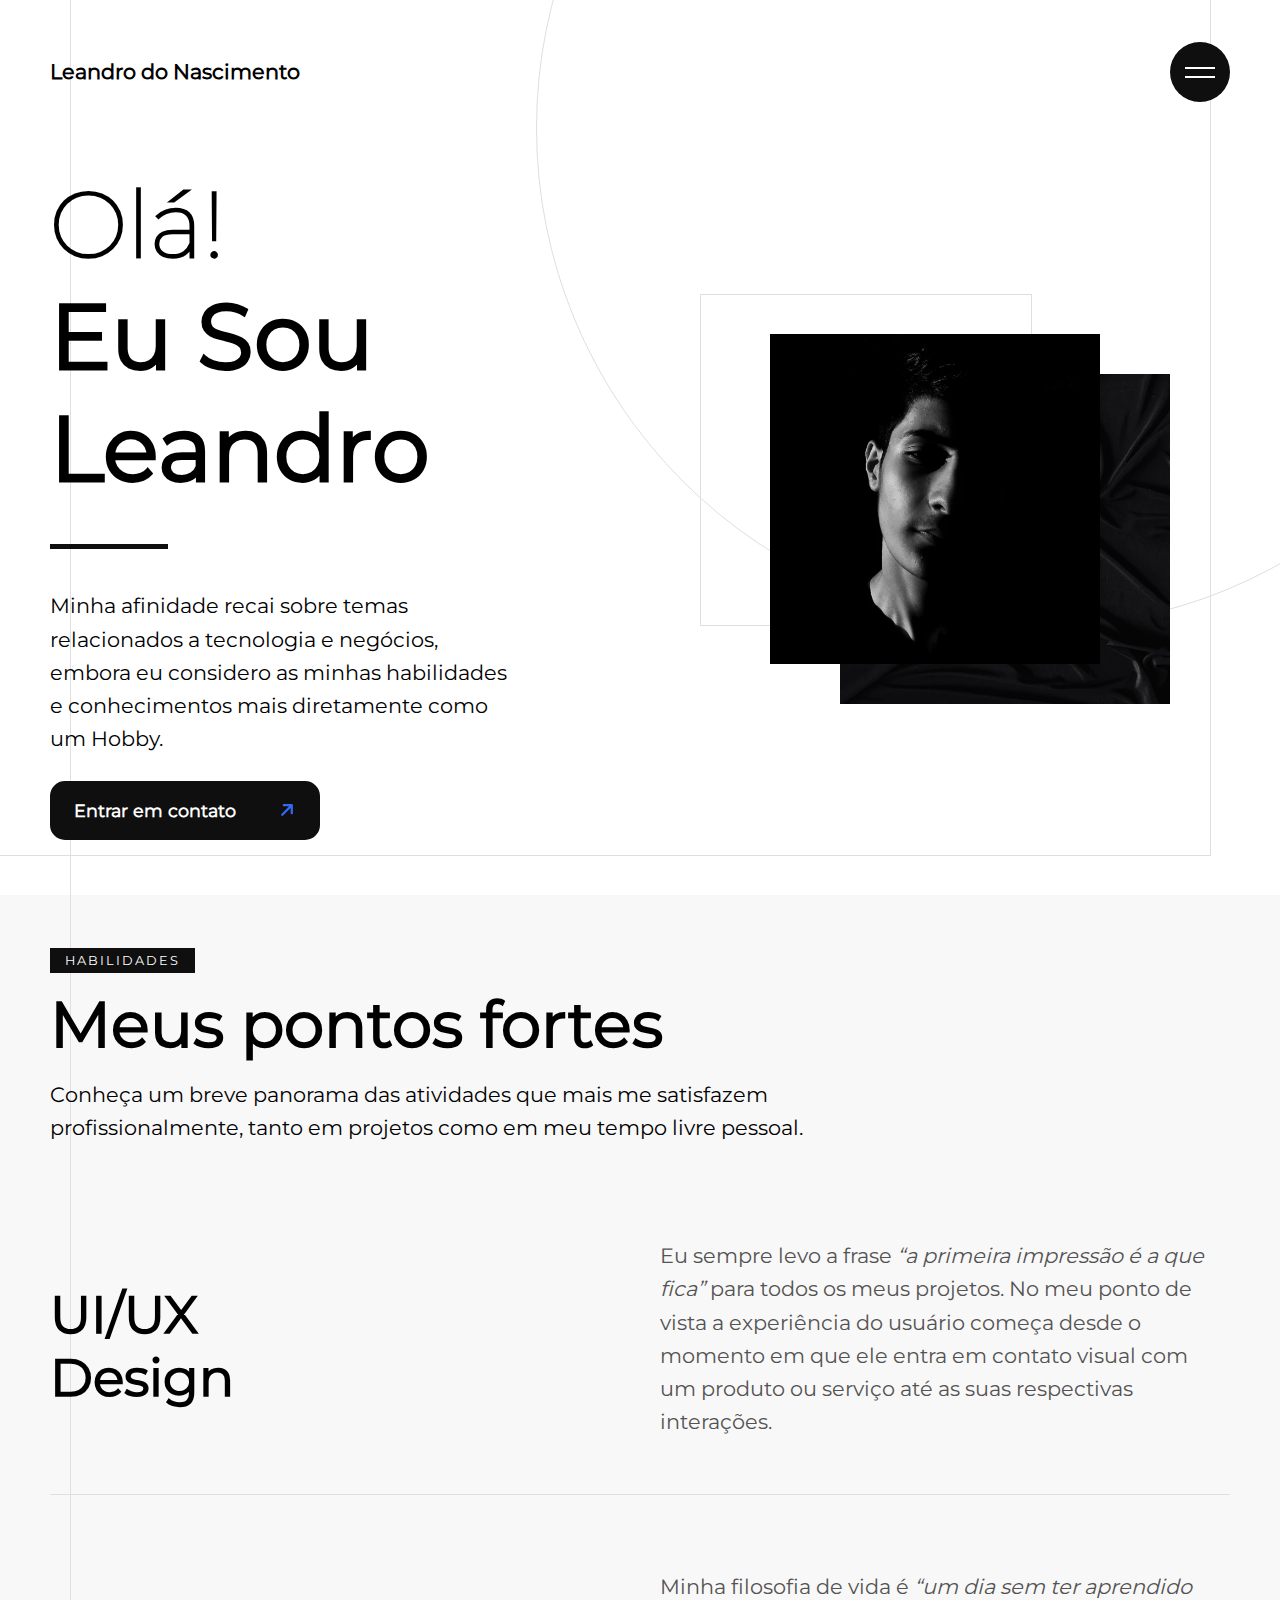
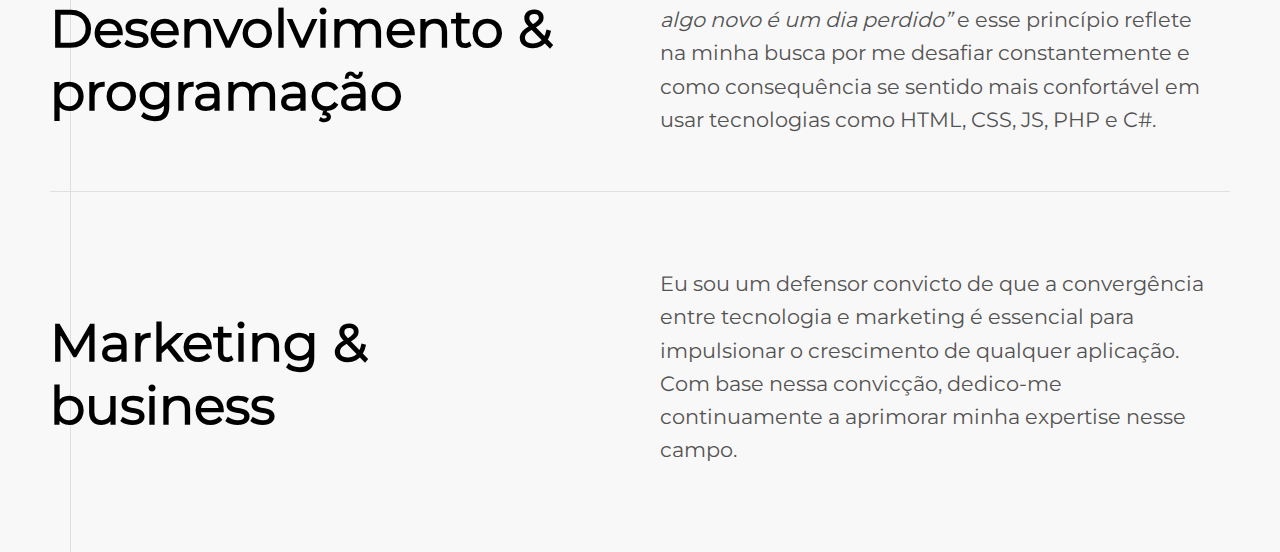
==== commit 4eb77ba0: "Update index.html" ====
--- a/index.html
+++ b/index.html
@@ -11,80 +11,78 @@
      <title>Leandro do nascimento | Portfólio - Tecnologia e negócios</title>
 </head>
 <body>
-     <div id="main">
-          <nav id="navigation-menu" class="section-padding-x flex space-between align-vertical">
-               <span class="author">Leandro do Nascimento</span>
-               <div id="btn-hamburger"></div>
-          </nav>
-          <header class="main-header section-padding-x section-padding-y flex">
-               <div class="circle"></div>
-               <section class="author-description flex align-vertical">
-                    <div class="mobile-width">
-                         <h1><span class="font-lighter">Olá!</span><br>eu sou<br>leandro</h1>
-                         <div class="line"></div>
-                         <p>
-                              Minha afinidade recai sobre temas relacionados a tecnologia e negócios, embora eu considero as minhas habilidades e conhecimentos mais diretamente como um Hobby.
-                         </p>
-                         <a class="btn-dark" href="#">
-                              <span>Entrar em contato</span>
-                              <svg xmlns="http://www.w3.org/2000/svg" viewBox="0 0 448 512" fill="#3269f3">
-                                   <!--! Font Awesome Pro 6.4.0 by @fontawesome - https://fontawesome.com License - https://fontawesome.com/license (Commercial License) Copyright 2023 Fonticons, Inc. -->
-                                   <path d="M438.6 278.6c12.5-12.5 12.5-32.8 0-45.3l-160-160c-12.5-12.5-32.8-12.5-45.3 0s-12.5 32.8 0 45.3L338.8 224 32 224c-17.7 0-32 14.3-32 32s14.3 32 32 32l306.7 0L233.4 393.4c-12.5 12.5-12.5 32.8 0 45.3s32.8 12.5 45.3 0l160-160z"/>
-                              </svg>
-                         </a>
+     <nav id="navigation-menu" class="section-padding-x flex space-between align-vertical">
+          <span class="author">Leandro do Nascimento</span>
+          <div id="btn-hamburger"></div>
+     </nav>
+     <header class="main-header section-padding-x section-padding-y flex">
+          <div class="circle"></div>
+          <section class="author-description flex align-vertical">
+               <div class="mobile-width">
+                    <h1><span class="font-lighter">Olá!</span><br>eu sou<br>leandro</h1>
+                    <div class="line"></div>
+                    <p>
+                         Minha afinidade recai sobre temas relacionados a tecnologia e negócios, embora eu considero as minhas habilidades e conhecimentos mais diretamente como um Hobby.
+                    </p>
+                    <a class="btn-dark" href="#">
+                         <span>Entrar em contato</span>
+                         <svg xmlns="http://www.w3.org/2000/svg" viewBox="0 0 448 512" fill="#3269f3">
+                              <!--! Font Awesome Pro 6.4.0 by @fontawesome - https://fontawesome.com License - https://fontawesome.com/license (Commercial License) Copyright 2023 Fonticons, Inc. -->
+                              <path d="M438.6 278.6c12.5-12.5 12.5-32.8 0-45.3l-160-160c-12.5-12.5-32.8-12.5-45.3 0s-12.5 32.8 0 45.3L338.8 224 32 224c-17.7 0-32 14.3-32 32s14.3 32 32 32l306.7 0L233.4 393.4c-12.5 12.5-12.5 32.8 0 45.3s32.8 12.5 45.3 0l160-160z"/>
+                         </svg>
+                    </a>
+               </div>
+          </section>
+          <section class="author-img flex align-horizontal align-vertical">
+               <div class="squares-animated"></div>
+          </section>
+     </header>
+     <section class="currently section-padding-x section-padding-y">
+          <div class="background-gray"></div>
+          <div class="mobile-width">
+               <div class="box-50 direction-right">
+                    <span class="font-subtitle font-ligheter">Habilidades</span>
+                    <h2>Meus pontos fortes</h2>
+                    <p>
+                         Conheça um breve panorama das atividades que mais me satisfazem profissionalmente, tanto em projetos como em meu tempo livre pessoal.
+                    </p>
+               </div>
+               <div class="list-group">
+                    <div class="list-item flex align-vertical">
+                         <div class="list-item-title">
+                              <h3>UI/UX<br> Design</h3>
+                         </div>
+                         <div class="list-item-desc">
+                              <p class="text-gray">
+                                   Eu sempre levo a frase <q>a primeira impressão é a que fica</q> para todos os meus projetos. No meu ponto de vista a experiência do
+                                   usuário começa desde o momento em que ele entra em contato visual com um produto ou serviço até as suas respectivas interações.
+                              </p>
+                         </div>
                     </div>
-               </section>
-               <section class="author-img flex align-horizontal align-vertical">
-                    <div class="squares-animated"></div>
-               </section>
-          </header>
-          <section class="currently section-padding-x section-padding-y">
-               <div class="background-gray"></div>
-               <div class="mobile-width">
-                    <div class="box-50 direction-right">
-                         <span class="font-subtitle font-ligheter">Habilidades</span>
-                         <h2>Meus pontos fortes</h2>
-                         <p>
-                              Conheça um breve panorama das atividades que mais me satisfazem profissionalmente, tanto em projetos como em meu tempo livre pessoal.
-                         </p>
+                    <div class="list-item flex align-vertical">
+                         <div class="list-item-title">
+                              <h3>Desenvolvimento &<br>programação</h3>
+                         </div>
+                         <div class="list-item-desc">
+                              <p class="text-gray">
+                                   Minha filosofia de vida é <q>um dia sem ter aprendido algo novo é um dia perdido</q> e esse princípio reflete na minha busca
+                                   por me desafiar constantemente e como consequência se sentido mais confortável em usar tecnologias como HTML, CSS, JS, PHP e C#.
+                              </p>
+                         </div>
                     </div>
-                    <div class="list-group">
-                         <div class="list-item flex align-vertical">
-                              <div class="list-item-title">
-                                   <h3>UI/UX<br> Design</h3>
-                              </div>
-                              <div class="list-item-desc">
-                                   <p class="text-gray">
-                                        Eu sempre levo a frase <q>a primeira impressão é a que fica</q> para todos os meus projetos. No meu ponto de vista a experiência do
-                                        usuário começa desde o momento em que ele entra em contato visual com um produto ou serviço até as suas respectivas interações.
-                                   </p>
-                              </div>
+                    <div class="list-item flex align-vertical">
+                         <div class="list-item-title">
+                              <h3>Marketing &<br>business</h3>
                          </div>
-                         <div class="list-item flex align-vertical">
-                              <div class="list-item-title">
-                                   <h3>Desenvolvimento &<br>programação</h3>
-                              </div>
-                              <div class="list-item-desc">
-                                   <p class="text-gray">
-                                        Minha filosofia de vida é <q>um dia sem ter aprendido algo novo é um dia perdido</q> e esse princípio reflete na minha busca
-                                        por me desafiar constantemente e como consequência se sentido mais confortável em usar tecnologias como HTML, CSS, JS, PHP e C#.
-                                   </p>
-                              </div>
-                         </div>
-                         <div class="list-item flex align-vertical">
-                              <div class="list-item-title">
-                                   <h3>Marketing &<br>business</h3>
-                              </div>
-                              <div class="list-item-desc">
-                                   <p class="text-gray">
-                                        Eu sou um defensor convicto de que a convergência entre tecnologia e marketing é essencial para impulsionar o crescimento de
-                                        qualquer aplicação. Com base nessa convicção, dedico-me continuamente a aprimorar minha expertise nesse campo.
-                                   </p>
-                              </div>
+                         <div class="list-item-desc">
+                              <p class="text-gray">
+                                   Eu sou um defensor convicto de que a convergência entre tecnologia e marketing é essencial para impulsionar o crescimento de
+                                   qualquer aplicação. Com base nessa convicção, dedico-me continuamente a aprimorar minha expertise nesse campo.
+                              </p>
                          </div>
                     </div>
                </div>
-          </section>
-     </div>
+          </div>
+     </section>
 </body>
 </html>
--- a/css/style.css
+++ b/css/style.css
@@ -32,10 +32,13 @@
 }
 
 /* Default styles */
+html, body {
+     overflow-x: hidden;
+}
+
 html {
      font-family: Montserrat-Regular;
      font-size: 16px;
-     overflow-x: hidden;
 }
 
 body {
@@ -53,8 +56,8 @@
 }
 
 .section-padding-y {
-     padding-top: 110px;
-     padding-bottom: 110px;
+     padding-top: 90px;
+     padding-bottom: 90px;
 }
 
 /* Align */
--- a/css/responsive.css
+++ b/css/responsive.css
@@ -1,3 +1,11 @@
+@media screen and (max-width: 1900px) {
+     .section-padding-y {
+          padding-top: 80px;
+          padding-bottom: 80px;
+     }
+}
+
+
 @media screen and (max-width: 1800px) {
      .main-header .squares-animated {
           width: 400px;
@@ -18,6 +26,11 @@
           padding-left: 50px;
      }
 
+     .section-padding-y {
+          padding-top: 50px;
+          padding-bottom: 50px;
+     }
+
      .main-header .squares-animated {
           width: 330px;
           height: 330px;
@@ -51,6 +64,7 @@
      
      .main-header .author-img {
           width: 100%;
+          margin-bottom: 40px;
      }
 
      .main-header .author-img {
@@ -71,14 +85,11 @@
           right: -50%;
           top: -60%;
      }
-}
-
-@media screen and (max-width: 900px) {
+
      .list-item {
           display: flex;
           flex-wrap: wrap;
-          padding-right: 0;
-          padding-left: 0;
+          padding: 0;
      }
 
      .list-item-title, .list-item-desc {
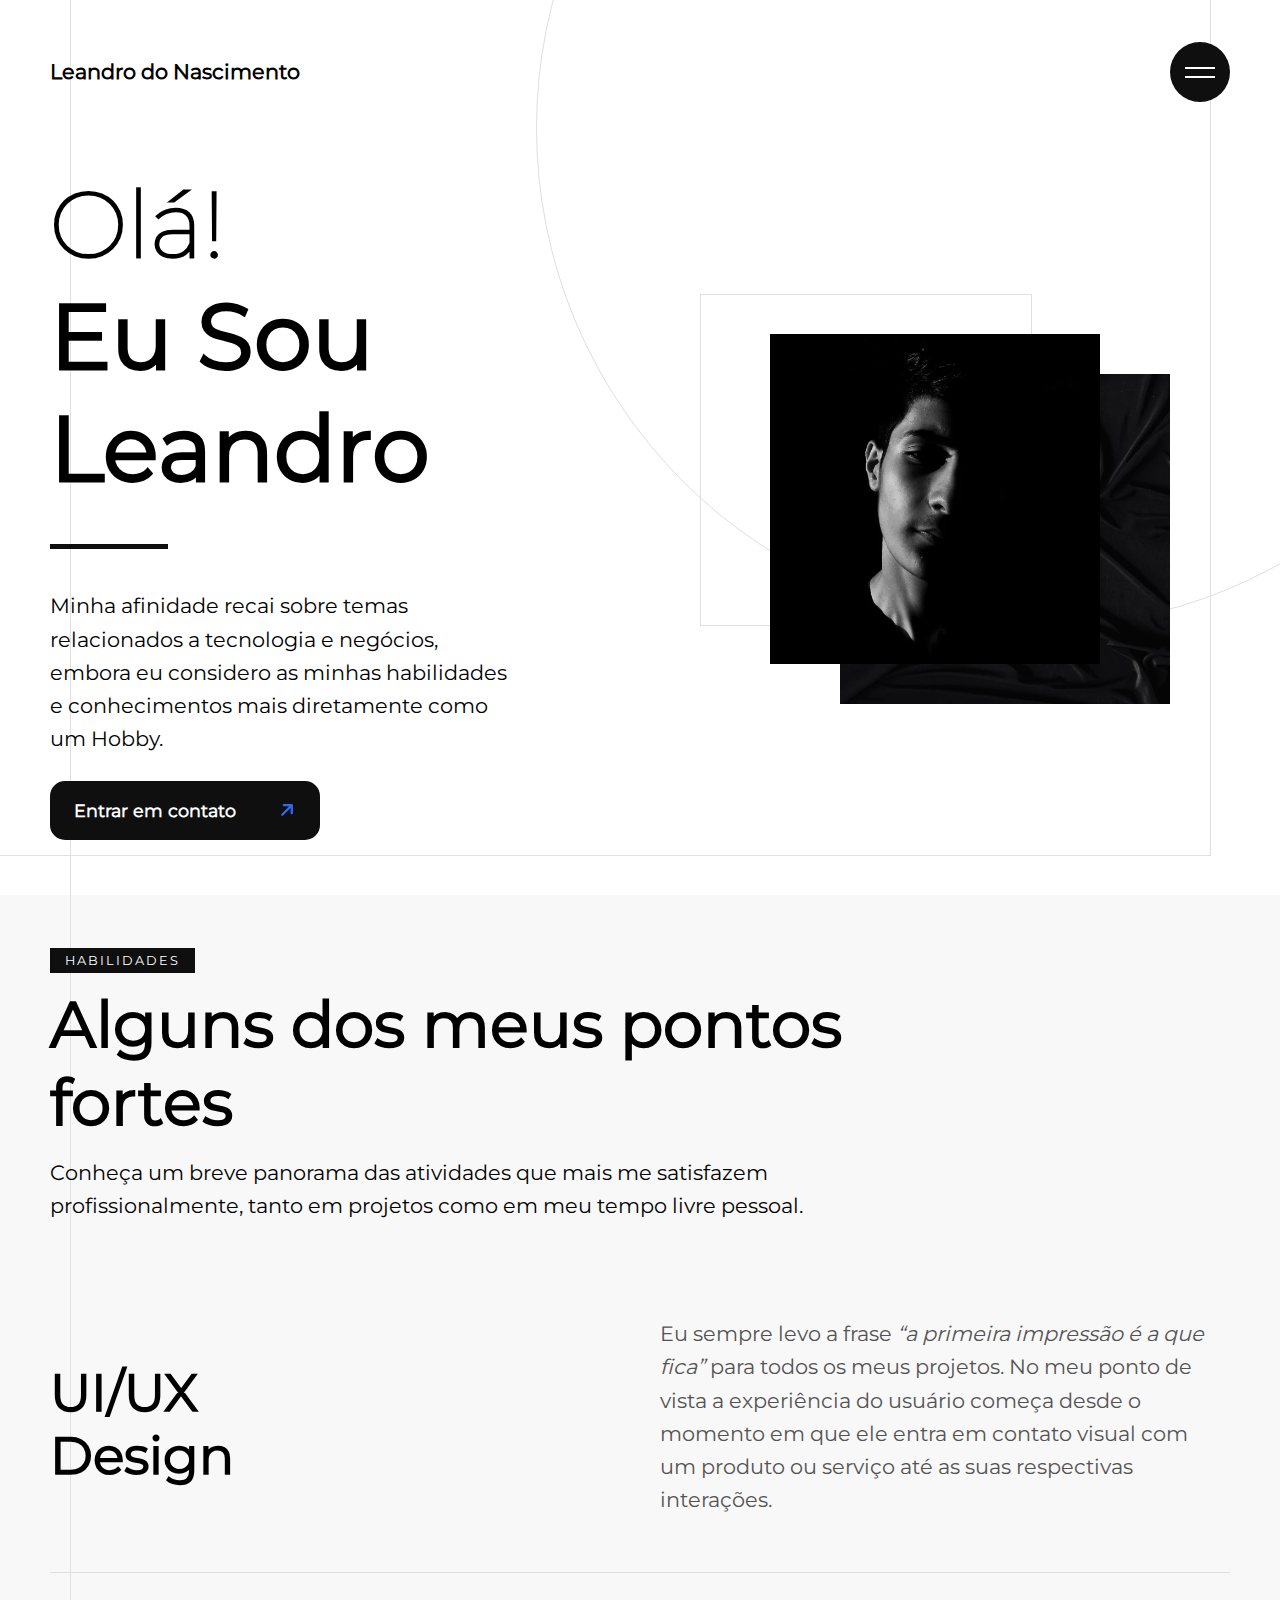
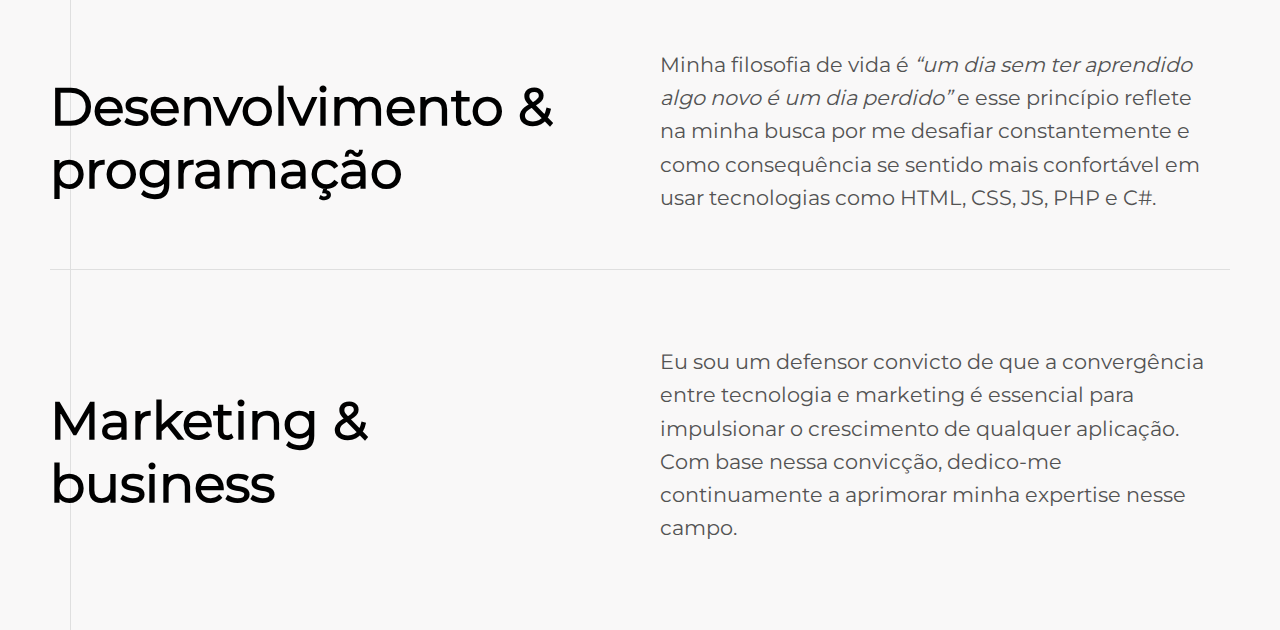
==== commit e0c92927: "Update index.html" ====
--- a/index.html
+++ b/index.html
@@ -42,7 +42,7 @@
           <div class="mobile-width">
                <div class="box-50 direction-right">
                     <span class="font-subtitle font-ligheter">Habilidades</span>
-                    <h2>Meus pontos fortes</h2>
+                    <h2>Alguns dos meus pontos fortes</h2>
                     <p>
                          Conheça um breve panorama das atividades que mais me satisfazem profissionalmente, tanto em projetos como em meu tempo livre pessoal.
                     </p>
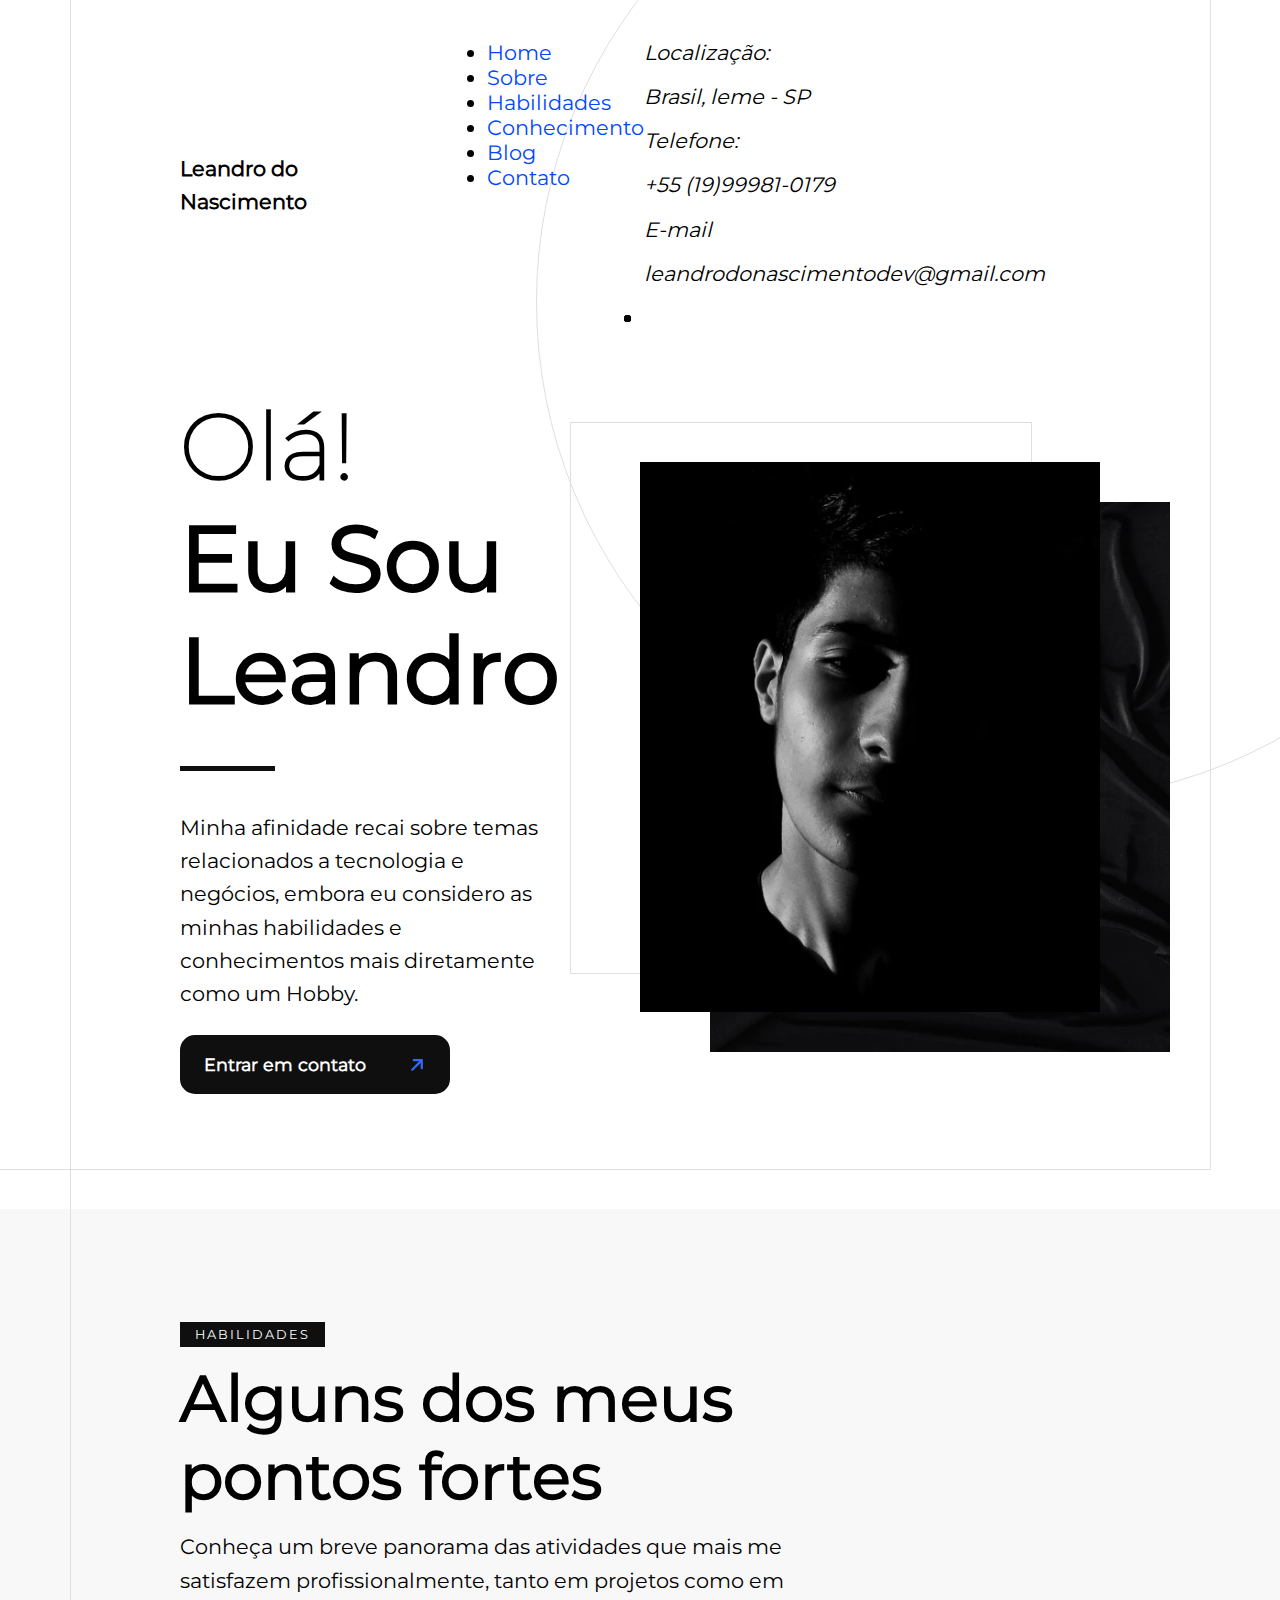
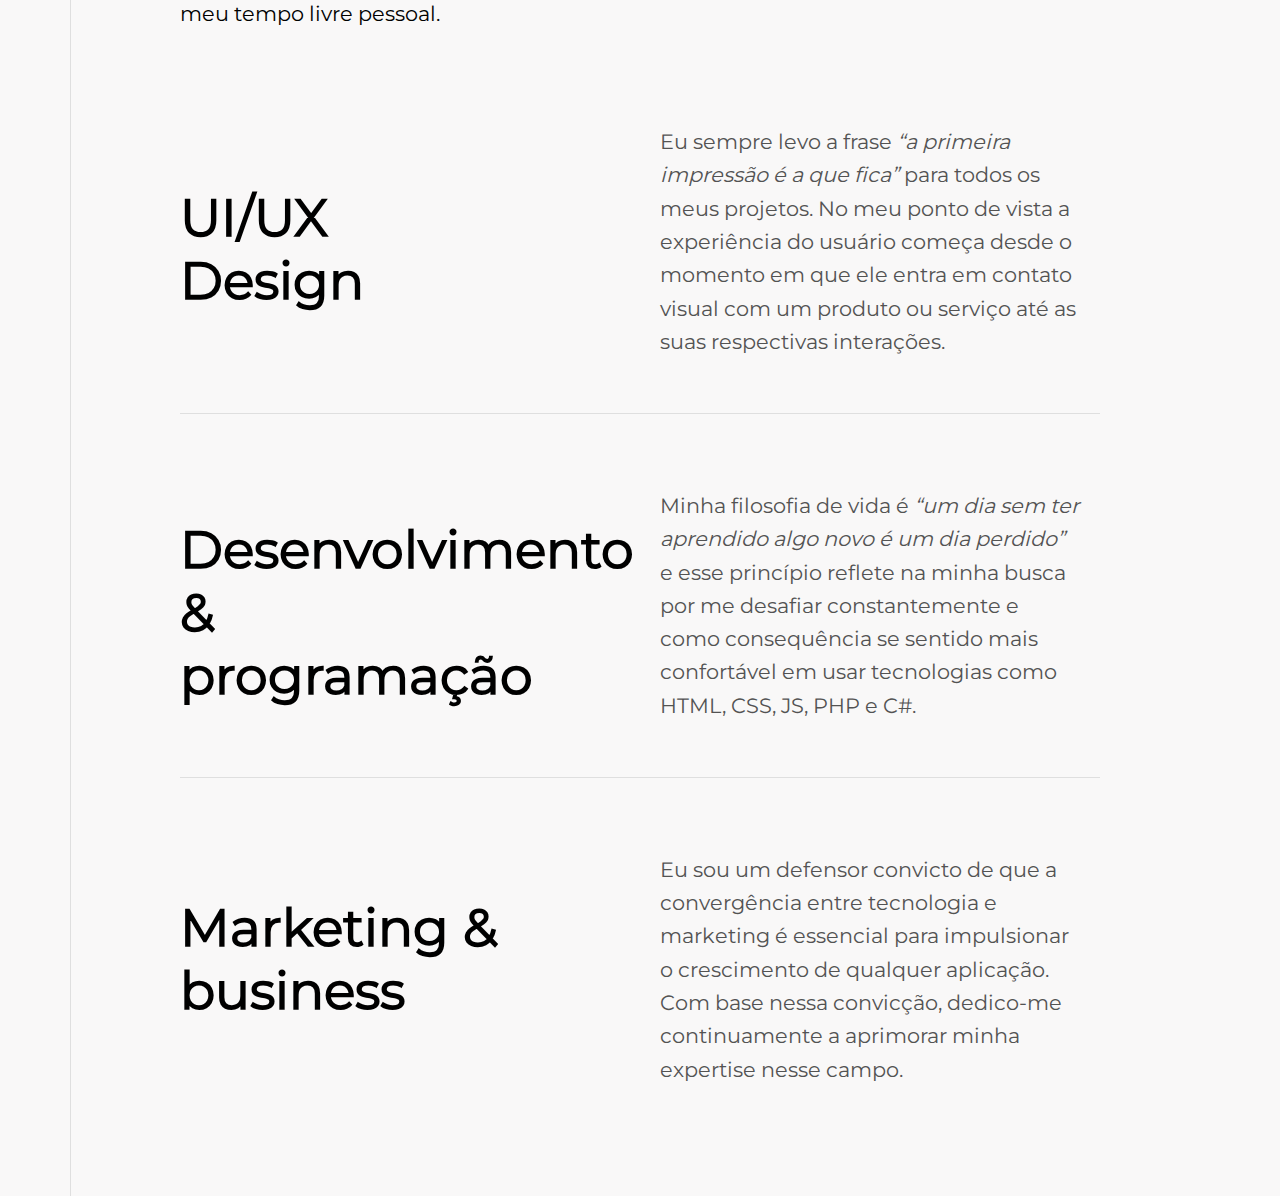
==== commit 58b5f48c: "Update index.html" ====
--- a/index.html
+++ b/index.html
@@ -13,7 +13,63 @@
 <body>
      <nav id="navigation-menu" class="section-padding-x flex space-between align-vertical">
           <span class="author">Leandro do Nascimento</span>
-          <div id="btn-hamburger"></div>
+          <div class="btn-hamburger"></div>
+          <div class="hidden-menu section-padding-x flex space-between">
+               <div class="hidden-menu-box-left">
+                    <ul>
+                         <li><a class="link" href="#"><span>Home</span></a></li>
+                         <li><a class="link" href="#"><span>Sobre</span></a></li>
+                         <li><a class="link" href="#"><span>Habilidades</span></a></li>
+                         <li><a class="link" href="#"><span>Conhecimento</span></a></li>
+                         <li><a class="link" href="#"><span>Blog</span></a></li>
+                         <li><a class="link" href="#"><span>Contato</span></a></li>
+                    </ul>
+               </div>
+               <div class="hidden-menu-box-right">
+                    <address>
+                         <span class="text-gray-light">Localização:</span>
+                         <p>Brasil, leme - SP</p>
+                         <span class="text-gray-light">Telefone:</span>
+                         <p>+55 (19)99981-0179</p>
+                         <span class="text-gray-light">E-mail</span>
+                         <p>leandrodonascimentodev@gmail.com</p>
+                    </address>
+                    <ul class="social-network flex">
+                         <li>
+                              <a href="#" class="social-network-item">
+                                   <svg xmlns="http://www.w3.org/2000/svg" viewBox="0 0 496 512">
+                                        <!--! Font Awesome Pro 6.4.0 by @fontawesome - https://fontawesome.com License - https://fontawesome.com/license (Commercial License) Copyright 2023 Fonticons, Inc. -->
+                                        <path d="M165.9 397.4c0 2-2.3 3.6-5.2 3.6-3.3.3-5.6-1.3-5.6-3.6 0-2 2.3-3.6 5.2-3.6 3-.3 5.6 1.3 5.6 3.6zm-31.1-4.5c-.7 2 1.3 4.3 4.3 4.9 2.6 1 5.6 0 6.2-2s-1.3-4.3-4.3-5.2c-2.6-.7-5.5.3-6.2 2.3zm44.2-1.7c-2.9.7-4.9 2.6-4.6 4.9.3 2 2.9 3.3 5.9 2.6 2.9-.7 4.9-2.6 4.6-4.6-.3-1.9-3-3.2-5.9-2.9zM244.8 8C106.1 8 0 113.3 0 252c0 110.9 69.8 205.8 169.5 239.2 12.8 2.3 17.3-5.6 17.3-12.1 0-6.2-.3-40.4-.3-61.4 0 0-70 15-84.7-29.8 0 0-11.4-29.1-27.8-36.6 0 0-22.9-15.7 1.6-15.4 0 0 24.9 2 38.6 25.8 21.9 38.6 58.6 27.5 72.9 20.9 2.3-16 8.8-27.1 16-33.7-55.9-6.2-112.3-14.3-112.3-110.5 0-27.5 7.6-41.3 23.6-58.9-2.6-6.5-11.1-33.3 2.6-67.9 20.9-6.5 69 27 69 27 20-5.6 41.5-8.5 62.8-8.5s42.8 2.9 62.8 8.5c0 0 48.1-33.6 69-27 13.7 34.7 5.2 61.4 2.6 67.9 16 17.7 25.8 31.5 25.8 58.9 0 96.5-58.9 104.2-114.8 110.5 9.2 7.9 17 22.9 17 46.4 0 33.7-.3 75.4-.3 83.6 0 6.5 4.6 14.4 17.3 12.1C428.2 457.8 496 362.9 496 252 496 113.3 383.5 8 244.8 8zM97.2 352.9c-1.3 1-1 3.3.7 5.2 1.6 1.6 3.9 2.3 5.2 1 1.3-1 1-3.3-.7-5.2-1.6-1.6-3.9-2.3-5.2-1zm-10.8-8.1c-.7 1.3.3 2.9 2.3 3.9 1.6 1 3.6.7 4.3-.7.7-1.3-.3-2.9-2.3-3.9-2-.6-3.6-.3-4.3.7zm32.4 35.6c-1.6 1.3-1 4.3 1.3 6.2 2.3 2.3 5.2 2.6 6.5 1 1.3-1.3.7-4.3-1.3-6.2-2.2-2.3-5.2-2.6-6.5-1zm-11.4-14.7c-1.6 1-1.6 3.6 0 5.9 1.6 2.3 4.3 3.3 5.6 2.3 1.6-1.3 1.6-3.9 0-6.2-1.4-2.3-4-3.3-5.6-2z"/>
+                                   </svg>
+                              </a>
+                         </li>
+                         <li>
+                              <a href="#" class="social-network-item">
+                                   <svg xmlns="http://www.w3.org/2000/svg" viewBox="0 0 512 512">
+                                        <!--! Font Awesome Pro 6.4.0 by @fontawesome - https://fontawesome.com License - https://fontawesome.com/license (Commercial License) Copyright 2023 Fonticons, Inc. -->
+                                        <path d="M502.285 159.704l-234-156c-7.987-4.915-16.511-4.96-24.571 0l-234 156C3.714 163.703 0 170.847 0 177.989v155.999c0 7.143 3.714 14.286 9.715 18.286l234 156.022c7.987 4.915 16.511 4.96 24.571 0l234-156.022c6-3.999 9.715-11.143 9.715-18.286V177.989c-.001-7.142-3.715-14.286-9.716-18.285zM278 63.131l172.286 114.858-76.857 51.429L278 165.703V63.131zm-44 0v102.572l-95.429 63.715-76.857-51.429L234 63.131zM44 219.132l55.143 36.857L44 292.846v-73.714zm190 229.715L61.714 333.989l76.857-51.429L234 346.275v102.572zm22-140.858l-77.715-52 77.715-52 77.715 52-77.715 52zm22 140.858V346.275l95.429-63.715 76.857 51.429L278 448.847zm190-156.001l-55.143-36.857L468 219.132v73.714z"/>
+                                   </svg>
+                              </a>
+                         </li>
+                         <li>
+                              <a href="#" class="social-network-item">
+                                   <svg xmlns="http://www.w3.org/2000/svg" viewBox="0 0 640 512">
+                                        <!--! Font Awesome Pro 6.4.0 by @fontawesome - https://fontawesome.com License - https://fontawesome.com/license (Commercial License) Copyright 2023 Fonticons, Inc. -->
+                                        <path d="M180.5,74.262C80.813,74.262,0,155.633,0,256S80.819,437.738,180.5,437.738,361,356.373,361,256,280.191,74.262,180.5,74.262Zm288.25,10.646c-49.845,0-90.245,76.619-90.245,171.095s40.406,171.1,90.251,171.1,90.251-76.619,90.251-171.1H559C559,161.5,518.6,84.908,468.752,84.908Zm139.506,17.821c-17.526,0-31.735,68.628-31.735,153.274s14.2,153.274,31.735,153.274S640,340.631,640,256C640,171.351,625.785,102.729,608.258,102.729Z"/>
+                                   </svg>
+                              </a>
+                         </li>
+                         <li>
+                              <a href="#" class="social-network-item">
+                                   <svg xmlns="http://www.w3.org/2000/svg" viewBox="0 0 384 512">
+                                        <!--! Font Awesome Pro 6.4.0 by @fontawesome - https://fontawesome.com License - https://fontawesome.com/license (Commercial License) Copyright 2023 Fonticons, Inc. -->
+                                        <path d="M290.7 311L95 269.7 86.8 309l195.7 41zm51-87L188.2 95.7l-25.5 30.8 153.5 128.3zm-31.2 39.7L129.2 179l-16.7 36.5L293.7 300zM262 32l-32 24 119.3 160.3 32-24zm20.5 328h-200v39.7h200zm39.7 80H42.7V320h-40v160h359.5V320h-40z"/>
+                                   </svg>
+                              </a>
+                         </li>
+                    </ul>
+               </div>
+          </div>
      </nav>
      <header class="main-header section-padding-x section-padding-y flex">
           <div class="circle"></div>
@@ -84,5 +140,6 @@
                </div>
           </div>
      </section>
+     <script src="js/script.js"></script>
 </body>
 </html>
--- a/css/style.css
+++ b/css/style.css
@@ -56,8 +56,8 @@
 }
 
 .section-padding-y {
-     padding-top: 90px;
-     padding-bottom: 90px;
+     padding-top: 110px;
+     padding-bottom: 110px;
 }
 
 /* Align */
@@ -284,8 +284,8 @@
 
 /* Menu */
 #navigation-menu {
+     position: relative;
      padding-top: 40px;
-     position: relative;
 }
 
 #navigation-menu::before {
@@ -353,6 +353,7 @@
 /* Header */
 .main-header {
      position: relative;
+     padding-top: 45px;
 }
 
 .main-header::after, .main-header::before {
@@ -497,6 +498,11 @@
      padding: 20px;
 }
 
+.list-item:last-child .list-item-desc, .list-item:last-child .list-item-desc p {
+     padding-bottom: 0;
+     margin-bottom: 0;
+}
+
 .list-item-title {
      padding-right: 30px;
 }
--- a/css/responsive.css
+++ b/css/responsive.css
@@ -1,200 +1,535 @@
-@media screen and (max-width: 1900px) {
-     .section-padding-y {
-          padding-top: 80px;
-          padding-bottom: 80px;
-     }
-}
-
-
-@media screen and (max-width: 1800px) {
-     .main-header .squares-animated {
-          width: 400px;
-          height: 400px;
-     }
-}
-
-@media screen and (max-width: 1500px) {
-     .section-padding-x {
-          padding-right: 100px;
-          padding-left: 100px;
-     }
-}
-
-@media screen and (max-width: 1300px) {
-     .section-padding-x {
-          padding-right: 50px;
-          padding-left: 50px;
-     }
-
-     .section-padding-y {
-          padding-top: 50px;
-          padding-bottom: 50px;
-     }
-
-     .main-header .squares-animated {
-          width: 330px;
-          height: 330px;
-     }
-}
-
-@media screen and (max-width: 1100px) {
-     .section-padding-x {
-          padding-right: 20px;
-          padding-left: 20px;
-     }
-}
-
-@media screen and (max-width: 1000px) {
-     html {
-          font-size: 13px;
-     }
-
-     #navigation-menu {
-          padding-right: 40px;
-          padding-left: 40px;
-     }
-
-     .main-header {
-          flex-wrap: wrap;
-     }
-
-     .main-header .author-description {
-          width: 80%;
-     }
-     
-     .main-header .author-img {
-          width: 100%;
-          margin-bottom: 40px;
-     }
-
-     .main-header .author-img {
-          margin-top: 80px;
-     }
-
-     .mobile-width {
-          width: 80%;
-          margin: auto;
-     }
-
-     .list-item {
-          padding-right: 0;
-          padding-left: 0;
-     }
-
-     .circle {
-          right: -50%;
-          top: -60%;
-     }
-
-     .list-item {
-          display: flex;
-          flex-wrap: wrap;
-          padding: 0;
-     }
-
-     .list-item-title, .list-item-desc {
-          width: 100%;
-          padding-right: 0;
-          padding-left: 0;
-     }
-}
-
-@media screen and (max-width: 740px) {
-     .circle {
-          right: -100%;
-     }
-}
-
-@media screen and (max-width: 700px) {
-     .list-item {
-          display: flex;
-          flex-wrap: wrap;
-          padding-right: 0;
-          padding-left: 0;
-     }
-
-     .box-50 {
-          width: 100%;
-     }
-
-     .main-header .author-description {
-          width: 100%;
-          padding-right: 0;
-     }
-}
-
-@media screen and (max-width: 600px) {
-     .circle {
-          left: 200px;
-     }
-}
-
-@media screen and (max-width: 530px) {
-     #navigation-menu {
-          padding-right: 20px;
-          padding-left: 20px;
-     }
-
-     .main-header .squares-animated {
-          width: 250px;
-          height: 250px;
-     }
-
-     h1 {
-          font-size: 4.75rem;
-     }
-     
-     h2 {
-          font-size: 3rem;
-     }
-     
-     h3 {
-          font-size: 2.25rem;
-     }
-     
-     h4 {
-          font-size: 1.5rem;
-     }
-     
-     h5 {
-          font-size: 1.125rem;
-     }
-     
-     h6 {
-          font-size: 1rem;
-     }
-
-     .btn-light, .btn-dark {
-          font-size: 1rem;
-          padding: 15px 72px 15px 12px;
-     }
-     
-     .btn-light svg, .btn-dark svg {
-          width: 15px;
-          height: 15px;
-     }
-
-     #navigation-menu #btn-hamburger {
-          width: 50px;
-          height: 50px;
-     }
-
-     #navigation-menu #btn-hamburger::after, #navigation-menu #btn-hamburger::before {
-          width: 25px;
-          height: 2px;
-     }
-
-     .mobile-width {
-          width: 90%;
-     }
-}
-
-@media screen and (max-width: 400px) {
-     html {
-          font-size: 12px;
-     }
-
-     .mobile-width {
-          width: 100%;
-     }
-}
+/* Global styles */
+* {
+     margin: 0;
+     padding: 0;
+     box-sizing: border-box;
+     transition: all 0.3s ease-in-out;
+}
+
+/* Fonts */
+@font-face {
+     font-family: Montserrat-Regular;
+     src: url(../fonts/Montserrat/Montserrat-Regular.ttf);
+}
+
+@font-face {
+     font-family: Montserrat-Thin;
+     src: url(../fonts/Montserrat/Montserrat-Thin.ttf);
+}
+
+/* Variables */
+:root {
+     /* Backgrounds */
+     --bg-primary: #dfdfdf;
+     --bg-secundary: #0047ff;
+     --bg-secundary-hover: #3269f3;
+     --bg-dark: #0f0f0f;
+     --bg-light: #ffffff;
+     --bg-selection: #eef3ff;
+
+     /* Text */
+     --text-gray: #535353;
+}
+
+/* Default styles */
+html, body {
+     overflow-x: hidden;
+}
+
+html {
+     font-family: Montserrat-Regular;
+     font-size: 16px;
+}
+
+body {
+     font-size: 1.3rem;
+}
+
+::selection {
+     background-color: var(--bg-selection);
+}
+
+/* Padding, margin */
+.section-padding-x {
+     padding-right: 180px;
+     padding-left: 180px;
+}
+
+.section-padding-y {
+     padding-top: 110px;
+     padding-bottom: 110px;
+}
+
+/* Align */
+.flex {
+     display: flex;
+}
+
+.space-between {
+     justify-content: space-between;
+}
+
+.align-vertical {
+     align-items: center;
+}
+
+.align-horizontal {
+     justify-content: center;
+}
+
+.align-right {
+     justify-content: right;
+}
+
+.align-center {
+     text-align: center;
+}
+
+.box-50 {
+     width: 70%;
+}
+
+/* Type font */
+.font-lighter {
+     font-family: Montserrat-Thin;
+}
+
+.font-subtitle {
+     font-size: 0.8rem;
+     text-transform: uppercase;
+     letter-spacing: 2px;
+     color: var(--bg-light);
+     background: var(--bg-dark);
+     width: fit-content;
+     padding: 5px 15px;
+}
+
+/* Heading */
+h1, h2, h3, h4, h5, h6 {
+     margin-top: 15px;
+}
+
+h1 {
+     font-size: 5.75rem;
+     text-transform: capitalize;
+}
+
+h2 {
+     font-size: 4rem;
+}
+
+h3 {
+     font-size: 3.25rem;
+}
+
+h4 {
+     font-size: 2.5rem;
+}
+
+h5 {
+     font-size: 2.125rem;
+}
+
+h6 {
+     font-size: 2rem;
+}
+
+/* Elements */
+p, .author {
+     line-height: 1.6;
+     margin-top: 15px;
+     margin-bottom: 15px;
+}
+
+.author {
+     font-weight: bold;
+}
+
+a {
+     display: inline-block;
+     text-decoration: none;
+}
+
+q {
+     font-style: italic;
+}
+
+.text-gray {
+     color: var(--text-gray);
+}
+
+/* Buttons */
+.btn-light, .btn-dark {
+     font-size: 1.1rem;
+     border: 2px solid var(--bg-dark);
+     padding: 17px 82px 17px 22px;
+     border-radius: 15px;
+     margin-top: 10px;
+     display: inline-block;
+     font-weight: bold;
+     overflow: hidden;
+     position: relative;
+     margin-right: 10px;
+}
+
+.btn-light svg, .btn-dark svg {
+     width: 18px;
+     height: 18px;
+     position: absolute;
+     top: 50%;
+     right: 22px;
+     transform: translateY(-50%) rotate(-45deg);
+     transition: top 0.1s ease-in-out, right 0.1s ease-in-out;
+}
+
+.btn-light {
+     color: var(--bg-dark);
+     transition: background-color 0.2s ease-in-out;
+}
+
+.btn-dark {
+     background-color: var(--bg-dark);
+     color: var(--bg-light);
+     transition: background-color 0.2s ease-in-out;
+}
+
+.link {
+     color: var(--bg-secundary);
+}
+
+.btn-dark span, .btn-light span, .link span {
+     position: relative;
+}
+
+.btn-dark span::before, .btn-light span::before, .link span::before {
+     content: "";
+     width: 0;
+     height: 1px;
+     position: absolute;
+     left: 0;
+     bottom: -1px;
+}
+
+.btn-dark span::before, .btn-light span::before, .link span::before {
+     transition: width 0.4s ease-in-out 0.1s;
+}
+
+.btn-dark span::before, .link span::before {
+     border-bottom: 1px solid var(--bg-dark);
+}
+
+.btn-light span::before {
+     border-bottom: 1px solid var(--bg-light);
+}
+
+.link span::before {
+     border-bottom: 1px solid var(--bg-secundary);
+}
+
+.btn-dark:hover span::before, .btn-light:hover span::before, .link:hover span::before {
+     width: 100%;
+}
+
+.btn-light:hover {
+     color: var(--bg-light);
+     background-color: var(--bg-dark);
+}
+
+.btn-dark:hover {
+     color: var(--bg-dark);
+     background-color: var(--bg-light);
+}
+
+.btn-light:hover svg, .btn-dark:hover svg {
+     top: calc(50% - 4px);
+     right: 18px;
+}
+
+.btn-dark:hover svg {
+     fill: var(--bg-secundary);
+}
+
+.btn-light:hover svg {
+     fill: var(--bg-secundary-hover);
+}
+
+/* Interface */
+.line {
+     width: 25%;
+     height: 5px;
+     background: var(--bg-dark);
+     margin: 40px 0;
+}
+
+.circle {
+     width: 1000px;
+     height: 1000px;
+     border-radius: 50%;
+     position: absolute;
+     right: -20%;
+     top: -60%;
+     border: 1px solid var(--bg-primary);
+     z-index: -1;
+}
+
+.background-gray {
+     background-color: #f9f8f8;
+     width: 100%;
+     height: 100%;
+     position: absolute;
+     left: 0;
+     top: 0;
+     z-index: -2;
+}
+
+/* Menu */
+#navigation-menu {
+     position: relative;
+     padding-top: 40px;
+}
+
+#navigation-menu::before {
+     content: "";
+     width: 100%;
+     height: 100%;
+     position: absolute;
+     left: 70px;
+     top: 0;
+     border-left: 1px solid var(--bg-primary);
+     z-index: -1;
+}
+
+#navigation-menu::after {
+     content: "";
+     width: 100%;
+     height: 100%;
+     position: absolute;
+     left: -70px;
+     top: 0;
+     border-right: 1px solid var(--bg-primary);
+     z-index: -1;
+}
+
+#navigation-menu #btn-hamburger {
+     width: 60px;
+     height: 60px;
+     background-color: var(--bg-dark);
+     border-radius: 50%;
+     position: relative;
+     cursor: pointer;
+}
+
+#navigation-menu #btn-hamburger::after, #navigation-menu #btn-hamburger::before {
+     content: "";
+     width: 30px;
+     height: 2px;
+     background-color: var(--bg-light);
+     display: block;
+     position: absolute;
+     transform: translateX(-50%) rotate(0);
+     transition: top 0.3s ease-in-out, transform 0.3s ease-in-out;
+}
+
+#navigation-menu #btn-hamburger::after {
+     top: 43%;
+     left: 50%;
+}
+
+#navigation-menu #btn-hamburger::before {
+     top: 57%;
+     left: 50%;
+}
+
+#navigation-menu #btn-hamburger:hover::after {
+     top: 50%;
+     transform: translateX(-50%) rotate(45deg);
+}
+
+#navigation-menu #btn-hamburger:hover::before {
+     top: 50%;
+     transform: translateX(-50%) rotate(-45deg);
+}
+
+/* Header */
+.main-header {
+     position: relative;
+     padding-top: 45px;
+}
+
+.main-header::after, .main-header::before {
+     content: "";
+     width: 100%;
+     height: 100%;
+     display: block;
+     position: absolute;
+     z-index: -2;
+}
+
+.main-header::after {
+     border-right: 1px solid var(--bg-primary);
+     border-bottom: 1px solid var(--bg-primary);
+     left: -70px;
+     top: -40px;
+}
+
+.main-header::before {
+     border-left: 1px solid var(--bg-primary);
+     left: 70px;
+     top: 0;
+}
+
+.main-header .author-description {
+     width: 50%;
+     padding-right: 120px;
+}
+
+.main-header .author-img {
+     width: 50%;
+}
+
+.main-header .squares-animated {
+     width: 550px;
+     height: 550px;
+     background-image: url(../img/header/leandro-do-nascimento.webp);
+     background-repeat: no-repeat;
+     background-size: cover;
+     background-position: center;
+     position: relative;
+}
+
+.main-header .squares-animated::after {
+     content: "";
+     width: 100%;
+     height: 100%;
+     border: 1px solid var(--bg-primary);
+     display: block;
+     position: absolute;
+     left: -70px;
+     top: -40px;
+     z-index: -1;
+     transition: left 0.3s ease-in-out, top 0.3s ease-in-out;
+}
+
+.main-header .squares-animated::before {
+     content: "";
+     width: 100%;
+     height: 100%;
+     background-image: url(../img/header/fundo-pano-escuro.webp);
+     background-repeat: no-repeat;
+     background-size: cover;
+     display: block;
+     position: absolute;
+     left: 70px;
+     top: 40px;
+     z-index: -1;
+     transition: left 0.3s ease-in-out, top 0.3s ease-in-out;
+}
+
+/* Typography */
+#typography {
+     background-color: #892be2de;
+     color: var(--bg-light);
+     height: 400px;
+     position: relative;
+}
+
+#typography p {
+     color: #f0f0f0;
+}
+
+#typography a {
+     color: #fff;
+}
+
+#typography a:hover {
+     color: #8ec8ff;
+}
+
+#typography::after {
+     content: "";
+     width: 100%;
+     height: 100%;
+     background-image: url(../img/computer.jpg);
+     display: block;
+     position: absolute;
+     left: 80px;
+     top: 40px;
+     z-index: -1;
+}
+
+/* Currently */
+.currently {
+     position: relative;
+}
+
+.currently::before {
+     content: "";
+     width: 100%;
+     height: 100%;
+     display: block;
+     position: absolute;
+     z-index: -1;
+     border-left: 1px solid var(--bg-primary);
+     left: 70px;
+     top: 0;
+}
+
+.list-group {
+     margin-top: 40px;
+}
+
+.list-item {
+     padding-top: 20px;
+     padding-bottom: 20px;
+     margin-top: 20px;
+     border-bottom: 1px solid var(--bg-primary);
+}
+
+.list-item:last-child {
+     border-bottom: none;
+     padding-bottom: 0;
+}
+
+.list-item-title, .list-item-desc {
+     width: 50%;
+}
+
+.list-item-desc {
+     padding: 20px;
+}
+
+.list-item:last-child .list-item-desc, .list-item:last-child .list-item-desc p {
+     padding-bottom: 0;
+     margin-bottom: 0;
+}
+
+.list-item-title {
+     padding-right: 30px;
+}
+
+.breadcrumb {
+     background-color: #f9f8f8;
+     display: flex;
+     justify-content: center;
+     align-items: center;
+}
+
+.breadcrumb ol {
+     list-style: none;
+     display: flex;
+     position: relative;
+     top: -20px;
+     padding: 30px 30px 10px 30px;
+     background-color: #f9f8f8;
+     border-radius: 5px;
+}
+
+.breadcrumb .breadcrumb-item::after {
+     content: "/";
+     margin: 0 10px;
+}
+
+.breadcrumb .breadcrumb-item:last-child::after {
+     content: "";
+     margin: 0;
+}
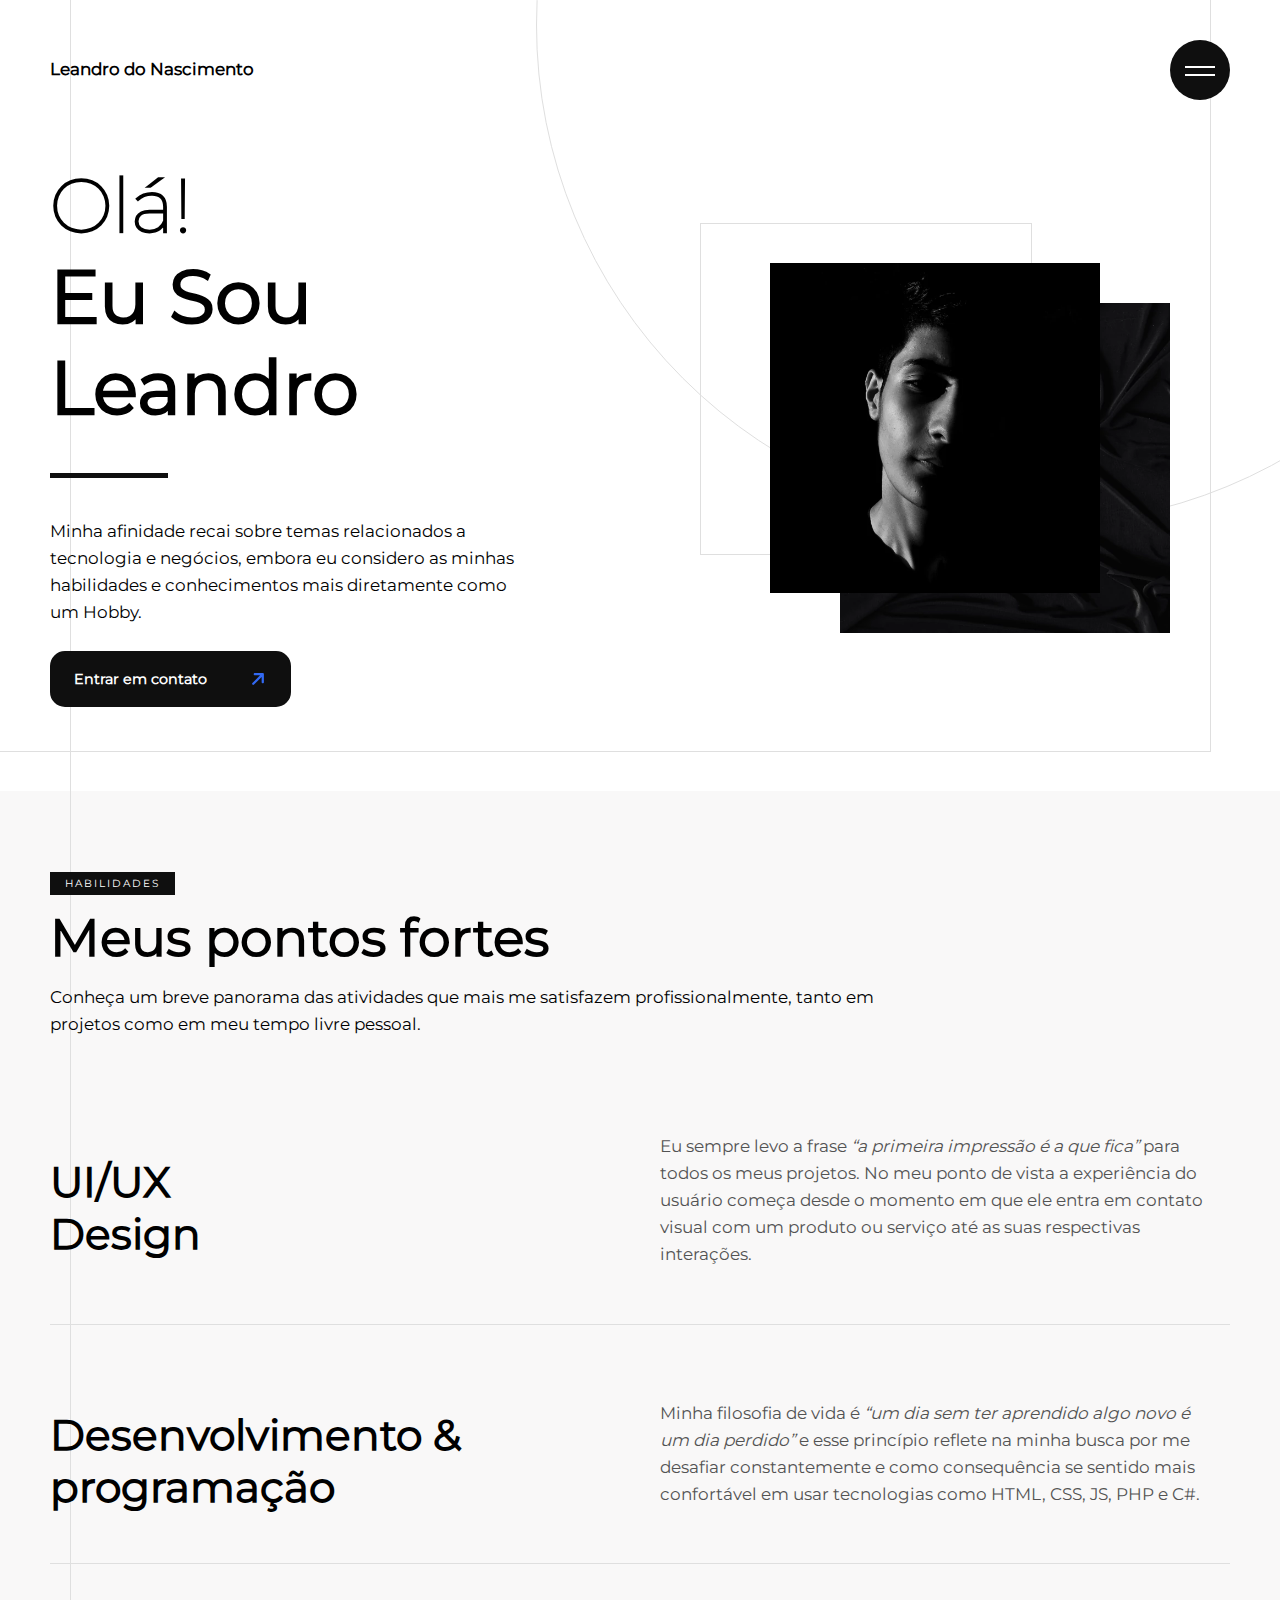
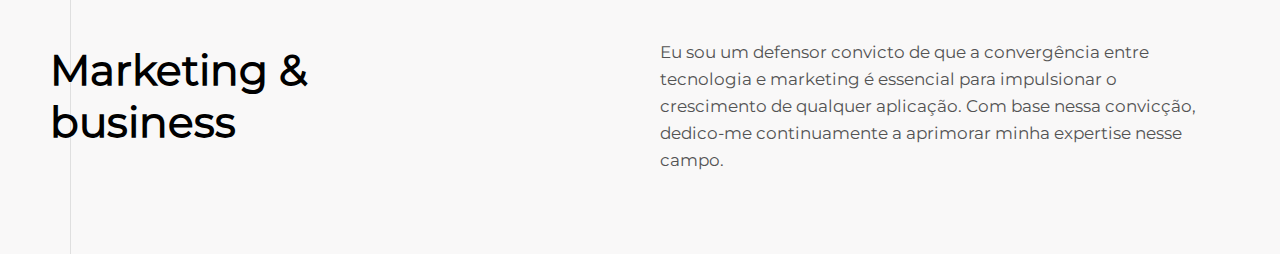
==== commit ca8881fe: "Update index.html" ====
--- a/index.html
+++ b/index.html
@@ -21,6 +21,7 @@
                          <li><a class="link" href="#"><span>Sobre</span></a></li>
                          <li><a class="link" href="#"><span>Habilidades</span></a></li>
                          <li><a class="link" href="#"><span>Conhecimento</span></a></li>
+                         <li><a class="link" href="#"><span>Projetos</span></a></li>
                          <li><a class="link" href="#"><span>Blog</span></a></li>
                          <li><a class="link" href="#"><span>Contato</span></a></li>
                     </ul>
@@ -31,43 +32,44 @@
                          <p>Brasil, leme - SP</p>
                          <span class="text-gray-light">Telefone:</span>
                          <p>+55 (19)99981-0179</p>
-                         <span class="text-gray-light">E-mail</span>
+                         <span class="text-gray-light">E-mail:</span>
                          <p>leandrodonascimentodev@gmail.com</p>
+                         <span class="text-gray-light">Siga-me:</span>
+                         <ul class="social-network flex">
+                              <li>
+                                   <a href="#" class="social-network-item">
+                                        <svg xmlns="http://www.w3.org/2000/svg" viewBox="0 0 496 512">
+                                             <!--! Font Awesome Pro 6.4.0 by @fontawesome - https://fontawesome.com License - https://fontawesome.com/license (Commercial License) Copyright 2023 Fonticons, Inc. -->
+                                             <path d="M165.9 397.4c0 2-2.3 3.6-5.2 3.6-3.3.3-5.6-1.3-5.6-3.6 0-2 2.3-3.6 5.2-3.6 3-.3 5.6 1.3 5.6 3.6zm-31.1-4.5c-.7 2 1.3 4.3 4.3 4.9 2.6 1 5.6 0 6.2-2s-1.3-4.3-4.3-5.2c-2.6-.7-5.5.3-6.2 2.3zm44.2-1.7c-2.9.7-4.9 2.6-4.6 4.9.3 2 2.9 3.3 5.9 2.6 2.9-.7 4.9-2.6 4.6-4.6-.3-1.9-3-3.2-5.9-2.9zM244.8 8C106.1 8 0 113.3 0 252c0 110.9 69.8 205.8 169.5 239.2 12.8 2.3 17.3-5.6 17.3-12.1 0-6.2-.3-40.4-.3-61.4 0 0-70 15-84.7-29.8 0 0-11.4-29.1-27.8-36.6 0 0-22.9-15.7 1.6-15.4 0 0 24.9 2 38.6 25.8 21.9 38.6 58.6 27.5 72.9 20.9 2.3-16 8.8-27.1 16-33.7-55.9-6.2-112.3-14.3-112.3-110.5 0-27.5 7.6-41.3 23.6-58.9-2.6-6.5-11.1-33.3 2.6-67.9 20.9-6.5 69 27 69 27 20-5.6 41.5-8.5 62.8-8.5s42.8 2.9 62.8 8.5c0 0 48.1-33.6 69-27 13.7 34.7 5.2 61.4 2.6 67.9 16 17.7 25.8 31.5 25.8 58.9 0 96.5-58.9 104.2-114.8 110.5 9.2 7.9 17 22.9 17 46.4 0 33.7-.3 75.4-.3 83.6 0 6.5 4.6 14.4 17.3 12.1C428.2 457.8 496 362.9 496 252 496 113.3 383.5 8 244.8 8zM97.2 352.9c-1.3 1-1 3.3.7 5.2 1.6 1.6 3.9 2.3 5.2 1 1.3-1 1-3.3-.7-5.2-1.6-1.6-3.9-2.3-5.2-1zm-10.8-8.1c-.7 1.3.3 2.9 2.3 3.9 1.6 1 3.6.7 4.3-.7.7-1.3-.3-2.9-2.3-3.9-2-.6-3.6-.3-4.3.7zm32.4 35.6c-1.6 1.3-1 4.3 1.3 6.2 2.3 2.3 5.2 2.6 6.5 1 1.3-1.3.7-4.3-1.3-6.2-2.2-2.3-5.2-2.6-6.5-1zm-11.4-14.7c-1.6 1-1.6 3.6 0 5.9 1.6 2.3 4.3 3.3 5.6 2.3 1.6-1.3 1.6-3.9 0-6.2-1.4-2.3-4-3.3-5.6-2z"/>
+                                        </svg>
+                                   </a>
+                              </li>
+                              <li>
+                                   <a href="#" class="social-network-item">
+                                        <svg xmlns="http://www.w3.org/2000/svg" viewBox="0 0 512 512">
+                                             <!--! Font Awesome Pro 6.4.0 by @fontawesome - https://fontawesome.com License - https://fontawesome.com/license (Commercial License) Copyright 2023 Fonticons, Inc. -->
+                                             <path d="M502.285 159.704l-234-156c-7.987-4.915-16.511-4.96-24.571 0l-234 156C3.714 163.703 0 170.847 0 177.989v155.999c0 7.143 3.714 14.286 9.715 18.286l234 156.022c7.987 4.915 16.511 4.96 24.571 0l234-156.022c6-3.999 9.715-11.143 9.715-18.286V177.989c-.001-7.142-3.715-14.286-9.716-18.285zM278 63.131l172.286 114.858-76.857 51.429L278 165.703V63.131zm-44 0v102.572l-95.429 63.715-76.857-51.429L234 63.131zM44 219.132l55.143 36.857L44 292.846v-73.714zm190 229.715L61.714 333.989l76.857-51.429L234 346.275v102.572zm22-140.858l-77.715-52 77.715-52 77.715 52-77.715 52zm22 140.858V346.275l95.429-63.715 76.857 51.429L278 448.847zm190-156.001l-55.143-36.857L468 219.132v73.714z"/>
+                                        </svg>
+                                   </a>
+                              </li>
+                              <li>
+                                   <a href="#" class="social-network-item">
+                                        <svg xmlns="http://www.w3.org/2000/svg" viewBox="0 0 640 512">
+                                             <!--! Font Awesome Pro 6.4.0 by @fontawesome - https://fontawesome.com License - https://fontawesome.com/license (Commercial License) Copyright 2023 Fonticons, Inc. -->
+                                             <path d="M180.5,74.262C80.813,74.262,0,155.633,0,256S80.819,437.738,180.5,437.738,361,356.373,361,256,280.191,74.262,180.5,74.262Zm288.25,10.646c-49.845,0-90.245,76.619-90.245,171.095s40.406,171.1,90.251,171.1,90.251-76.619,90.251-171.1H559C559,161.5,518.6,84.908,468.752,84.908Zm139.506,17.821c-17.526,0-31.735,68.628-31.735,153.274s14.2,153.274,31.735,153.274S640,340.631,640,256C640,171.351,625.785,102.729,608.258,102.729Z"/>
+                                        </svg>
+                                   </a>
+                              </li>
+                              <li>
+                                   <a href="#" class="social-network-item">
+                                        <svg xmlns="http://www.w3.org/2000/svg" viewBox="0 0 384 512">
+                                             <!--! Font Awesome Pro 6.4.0 by @fontawesome - https://fontawesome.com License - https://fontawesome.com/license (Commercial License) Copyright 2023 Fonticons, Inc. -->
+                                             <path d="M290.7 311L95 269.7 86.8 309l195.7 41zm51-87L188.2 95.7l-25.5 30.8 153.5 128.3zm-31.2 39.7L129.2 179l-16.7 36.5L293.7 300zM262 32l-32 24 119.3 160.3 32-24zm20.5 328h-200v39.7h200zm39.7 80H42.7V320h-40v160h359.5V320h-40z"/>
+                                        </svg>
+                                   </a>
+                              </li>
+                         </ul>
                     </address>
-                    <ul class="social-network flex">
-                         <li>
-                              <a href="#" class="social-network-item">
-                                   <svg xmlns="http://www.w3.org/2000/svg" viewBox="0 0 496 512">
-                                        <!--! Font Awesome Pro 6.4.0 by @fontawesome - https://fontawesome.com License - https://fontawesome.com/license (Commercial License) Copyright 2023 Fonticons, Inc. -->
-                                        <path d="M165.9 397.4c0 2-2.3 3.6-5.2 3.6-3.3.3-5.6-1.3-5.6-3.6 0-2 2.3-3.6 5.2-3.6 3-.3 5.6 1.3 5.6 3.6zm-31.1-4.5c-.7 2 1.3 4.3 4.3 4.9 2.6 1 5.6 0 6.2-2s-1.3-4.3-4.3-5.2c-2.6-.7-5.5.3-6.2 2.3zm44.2-1.7c-2.9.7-4.9 2.6-4.6 4.9.3 2 2.9 3.3 5.9 2.6 2.9-.7 4.9-2.6 4.6-4.6-.3-1.9-3-3.2-5.9-2.9zM244.8 8C106.1 8 0 113.3 0 252c0 110.9 69.8 205.8 169.5 239.2 12.8 2.3 17.3-5.6 17.3-12.1 0-6.2-.3-40.4-.3-61.4 0 0-70 15-84.7-29.8 0 0-11.4-29.1-27.8-36.6 0 0-22.9-15.7 1.6-15.4 0 0 24.9 2 38.6 25.8 21.9 38.6 58.6 27.5 72.9 20.9 2.3-16 8.8-27.1 16-33.7-55.9-6.2-112.3-14.3-112.3-110.5 0-27.5 7.6-41.3 23.6-58.9-2.6-6.5-11.1-33.3 2.6-67.9 20.9-6.5 69 27 69 27 20-5.6 41.5-8.5 62.8-8.5s42.8 2.9 62.8 8.5c0 0 48.1-33.6 69-27 13.7 34.7 5.2 61.4 2.6 67.9 16 17.7 25.8 31.5 25.8 58.9 0 96.5-58.9 104.2-114.8 110.5 9.2 7.9 17 22.9 17 46.4 0 33.7-.3 75.4-.3 83.6 0 6.5 4.6 14.4 17.3 12.1C428.2 457.8 496 362.9 496 252 496 113.3 383.5 8 244.8 8zM97.2 352.9c-1.3 1-1 3.3.7 5.2 1.6 1.6 3.9 2.3 5.2 1 1.3-1 1-3.3-.7-5.2-1.6-1.6-3.9-2.3-5.2-1zm-10.8-8.1c-.7 1.3.3 2.9 2.3 3.9 1.6 1 3.6.7 4.3-.7.7-1.3-.3-2.9-2.3-3.9-2-.6-3.6-.3-4.3.7zm32.4 35.6c-1.6 1.3-1 4.3 1.3 6.2 2.3 2.3 5.2 2.6 6.5 1 1.3-1.3.7-4.3-1.3-6.2-2.2-2.3-5.2-2.6-6.5-1zm-11.4-14.7c-1.6 1-1.6 3.6 0 5.9 1.6 2.3 4.3 3.3 5.6 2.3 1.6-1.3 1.6-3.9 0-6.2-1.4-2.3-4-3.3-5.6-2z"/>
-                                   </svg>
-                              </a>
-                         </li>
-                         <li>
-                              <a href="#" class="social-network-item">
-                                   <svg xmlns="http://www.w3.org/2000/svg" viewBox="0 0 512 512">
-                                        <!--! Font Awesome Pro 6.4.0 by @fontawesome - https://fontawesome.com License - https://fontawesome.com/license (Commercial License) Copyright 2023 Fonticons, Inc. -->
-                                        <path d="M502.285 159.704l-234-156c-7.987-4.915-16.511-4.96-24.571 0l-234 156C3.714 163.703 0 170.847 0 177.989v155.999c0 7.143 3.714 14.286 9.715 18.286l234 156.022c7.987 4.915 16.511 4.96 24.571 0l234-156.022c6-3.999 9.715-11.143 9.715-18.286V177.989c-.001-7.142-3.715-14.286-9.716-18.285zM278 63.131l172.286 114.858-76.857 51.429L278 165.703V63.131zm-44 0v102.572l-95.429 63.715-76.857-51.429L234 63.131zM44 219.132l55.143 36.857L44 292.846v-73.714zm190 229.715L61.714 333.989l76.857-51.429L234 346.275v102.572zm22-140.858l-77.715-52 77.715-52 77.715 52-77.715 52zm22 140.858V346.275l95.429-63.715 76.857 51.429L278 448.847zm190-156.001l-55.143-36.857L468 219.132v73.714z"/>
-                                   </svg>
-                              </a>
-                         </li>
-                         <li>
-                              <a href="#" class="social-network-item">
-                                   <svg xmlns="http://www.w3.org/2000/svg" viewBox="0 0 640 512">
-                                        <!--! Font Awesome Pro 6.4.0 by @fontawesome - https://fontawesome.com License - https://fontawesome.com/license (Commercial License) Copyright 2023 Fonticons, Inc. -->
-                                        <path d="M180.5,74.262C80.813,74.262,0,155.633,0,256S80.819,437.738,180.5,437.738,361,356.373,361,256,280.191,74.262,180.5,74.262Zm288.25,10.646c-49.845,0-90.245,76.619-90.245,171.095s40.406,171.1,90.251,171.1,90.251-76.619,90.251-171.1H559C559,161.5,518.6,84.908,468.752,84.908Zm139.506,17.821c-17.526,0-31.735,68.628-31.735,153.274s14.2,153.274,31.735,153.274S640,340.631,640,256C640,171.351,625.785,102.729,608.258,102.729Z"/>
-                                   </svg>
-                              </a>
-                         </li>
-                         <li>
-                              <a href="#" class="social-network-item">
-                                   <svg xmlns="http://www.w3.org/2000/svg" viewBox="0 0 384 512">
-                                        <!--! Font Awesome Pro 6.4.0 by @fontawesome - https://fontawesome.com License - https://fontawesome.com/license (Commercial License) Copyright 2023 Fonticons, Inc. -->
-                                        <path d="M290.7 311L95 269.7 86.8 309l195.7 41zm51-87L188.2 95.7l-25.5 30.8 153.5 128.3zm-31.2 39.7L129.2 179l-16.7 36.5L293.7 300zM262 32l-32 24 119.3 160.3 32-24zm20.5 328h-200v39.7h200zm39.7 80H42.7V320h-40v160h359.5V320h-40z"/>
-                                   </svg>
-                              </a>
-                         </li>
-                    </ul>
                </div>
           </div>
      </nav>
@@ -98,7 +100,7 @@
           <div class="mobile-width">
                <div class="box-50 direction-right">
                     <span class="font-subtitle font-ligheter">Habilidades</span>
-                    <h2>Alguns dos meus pontos fortes</h2>
+                    <h2>Meus pontos fortes</h2>
                     <p>
                          Conheça um breve panorama das atividades que mais me satisfazem profissionalmente, tanto em projetos como em meu tempo livre pessoal.
                     </p>
--- a/css/style.css
+++ b/css/style.css
@@ -3,7 +3,7 @@
      margin: 0;
      padding: 0;
      box-sizing: border-box;
-     transition: all 0.3s ease-in-out;
+     transition: all 0.2s ease-in-out;
 }
 
 /* Fonts */
@@ -15,6 +15,11 @@
 @font-face {
      font-family: Montserrat-Thin;
      src: url(../fonts/Montserrat/Montserrat-Thin.ttf);
+}
+
+@font-face {
+     font-family: Montserrat-Bold;
+     src: url(../fonts/Montserrat/Montserrat-Bold.ttf);
 }
 
 /* Variables */
@@ -29,11 +34,18 @@
 
      /* Text */
      --text-gray: #535353;
+     --text-gray-light: #929292;
 }
 
 /* Default styles */
 html, body {
      overflow-x: hidden;
+}
+
+.html-body {
+     width: 100%;
+     height: 100%;
+     overflow-y: hidden;
 }
 
 html {
@@ -109,7 +121,7 @@
      margin-top: 15px;
 }
 
-h1 {
+h1, .hidden-menu-box-left {
      font-size: 5.75rem;
      text-transform: capitalize;
 }
@@ -143,6 +155,7 @@
 
 .author {
      font-weight: bold;
+     z-index: 2;
 }
 
 a {
@@ -154,8 +167,67 @@
      font-style: italic;
 }
 
+address {
+     font-size: 1rem;
+}
+
+address span {
+     display: inline-block;
+     margin-top: 40px;
+}
+
+.social-network {
+     margin-top: 50px;
+}
+
+.social-network-item {
+     width: 43px;
+     height: 43px;
+     border: 1px solid var(--bg-primary);
+     margin-right: 30px;
+     border-radius: 50%;
+     display: flex;
+     justify-content: center;
+     align-items: center;
+     position: relative;
+     overflow: hidden;
+}
+
+.social-network-item svg {
+     width: 25px;
+     height: 25px;
+}
+
+.social-network-item::after {
+     content: "";
+     width: 0;
+     height: 0;
+     display: inline-block;
+     border-radius: 50%;
+     background-color: var(--bg-dark);
+     z-index: -1;
+     position: absolute;
+     left: 50%;
+     top: 50%;
+     transform: translate(-50%, -50%);
+     transition: width 0.2s ease-in-out, height 0.2s ease-in-out, background-color 0.2s ease-in-out;
+}
+
+.social-network-item:hover::after {
+     width: 43px;
+     height: 43px;
+}
+
+.social-network-item:hover svg {
+     fill: var(--bg-light);
+}
+
 .text-gray {
      color: var(--text-gray);
+}
+
+.text-gray-light {
+     color: var(--text-gray-light);
 }
 
 /* Buttons */
@@ -179,7 +251,7 @@
      top: 50%;
      right: 22px;
      transform: translateY(-50%) rotate(-45deg);
-     transition: top 0.1s ease-in-out, right 0.1s ease-in-out;
+     transition: top 0.2s ease-in-out, right 0.2s ease-in-out;
 }
 
 .btn-light {
@@ -211,7 +283,7 @@
 }
 
 .btn-dark span::before, .btn-light span::before, .link span::before {
-     transition: width 0.4s ease-in-out 0.1s;
+     transition: width 0.2s ease-in-out 0.2s;
 }
 
 .btn-dark span::before, .link span::before {
@@ -224,6 +296,10 @@
 
 .link span::before {
      border-bottom: 1px solid var(--bg-secundary);
+}
+
+.hidden-menu .link span::before {
+     border-bottom: 3px solid var(--bg-dark);
 }
 
 .btn-dark:hover span::before, .btn-light:hover span::before, .link:hover span::before {
@@ -284,11 +360,13 @@
 
 /* Menu */
 #navigation-menu {
-     position: relative;
+     width: 100%;
+     position: absolute;
      padding-top: 40px;
-}
-
-#navigation-menu::before {
+     overflow-x: hidden;
+}
+
+/* #navigation-menu::before {
      content: "";
      width: 100%;
      height: 100%;
@@ -308,18 +386,19 @@
      top: 0;
      border-right: 1px solid var(--bg-primary);
      z-index: -1;
-}
-
-#navigation-menu #btn-hamburger {
+} */
+
+.btn-hamburger {
      width: 60px;
      height: 60px;
      background-color: var(--bg-dark);
      border-radius: 50%;
      position: relative;
      cursor: pointer;
-}
-
-#navigation-menu #btn-hamburger::after, #navigation-menu #btn-hamburger::before {
+     z-index: 2;
+}
+
+.btn-hamburger::after, .btn-hamburger::before {
      content: "";
      width: 30px;
      height: 2px;
@@ -327,33 +406,87 @@
      display: block;
      position: absolute;
      transform: translateX(-50%) rotate(0);
-     transition: top 0.3s ease-in-out, transform 0.3s ease-in-out;
-}
-
-#navigation-menu #btn-hamburger::after {
+     transition: top 0.2s ease-in-out, transform 0.2s ease-in-out;
+}
+
+.btn-hamburger::after {
      top: 43%;
      left: 50%;
 }
 
-#navigation-menu #btn-hamburger::before {
+.btn-hamburger::before {
      top: 57%;
      left: 50%;
 }
 
-#navigation-menu #btn-hamburger:hover::after {
+.btn-hamburger-close::after {
      top: 50%;
      transform: translateX(-50%) rotate(45deg);
 }
 
-#navigation-menu #btn-hamburger:hover::before {
+.btn-hamburger-close::before {
      top: 50%;
      transform: translateX(-50%) rotate(-45deg);
+}
+
+/* Hidden menu */
+.hidden-menu {
+     width: 100%;
+     position: absolute;
+     left: -100%;
+     top: 0;
+     background-color: var(--bg-light);
+     z-index: 1;
+     font-family: Montserrat-Bold;
+}
+
+@keyframes hidden-menu-left {
+     0% {
+          left: -100%;
+          opacity: 0;
+     }
+
+     100% {
+          left: 0;
+          opacity: 1;
+     }
+}
+
+@keyframes hidden-menu-right {
+     0% {
+          left: 0;
+          opacity: 1;
+     }
+
+     100% {
+          left: -100%;
+          opacity: 0;
+     }
+}
+
+.hidden-menu ul {
+     list-style: none;
+     line-height: 1.3;
+}
+
+.hidden-menu ul a {
+     color: var(--bg-dark);
+}
+
+.hidden-menu ul a:hover {
+     color: var(--bg-light);
+     text-shadow: 0 0 1px var(--bg-dark), 0 0 2px var(--bg-dark), 1px 1px 3px var(--bg-dark), 2px 2px 4px var(--bg-dark);
+}
+
+.hidden-menu-box-left, .hidden-menu-box-right {
+     margin-top: 140px;
+     margin-bottom: 90px;
 }
 
 /* Header */
 .main-header {
      position: relative;
-     padding-top: 45px;
+     padding-top: 185px;
 }
 
 .main-header::after, .main-header::before {
@@ -407,7 +540,7 @@
      left: -70px;
      top: -40px;
      z-index: -1;
-     transition: left 0.3s ease-in-out, top 0.3s ease-in-out;
+     transition: left 0.2s ease-in-out, top 0.2s ease-in-out;
 }
 
 .main-header .squares-animated::before {
@@ -422,39 +555,7 @@
      left: 70px;
      top: 40px;
      z-index: -1;
-     transition: left 0.3s ease-in-out, top 0.3s ease-in-out;
-}
-
-/* Typography */
-#typography {
-     background-color: #892be2de;
-     color: var(--bg-light);
-     height: 400px;
-     position: relative;
-}
-
-#typography p {
-     color: #f0f0f0;
-}
-
-#typography a {
-     color: #fff;
-}
-
-#typography a:hover {
-     color: #8ec8ff;
-}
-
-#typography::after {
-     content: "";
-     width: 100%;
-     height: 100%;
-     background-image: url(../img/computer.jpg);
-     display: block;
-     position: absolute;
-     left: 80px;
-     top: 40px;
-     z-index: -1;
+     transition: left 0.2s ease-in-out, top 0.2s ease-in-out;
 }
 
 /* Currently */
@@ -506,30 +607,3 @@
 .list-item-title {
      padding-right: 30px;
 }
-
-.breadcrumb {
-     background-color: #f9f8f8;
-     display: flex;
-     justify-content: center;
-     align-items: center;
-}
-
-.breadcrumb ol {
-     list-style: none;
-     display: flex;
-     position: relative;
-     top: -20px;
-     padding: 30px 30px 10px 30px;
-     background-color: #f9f8f8;
-     border-radius: 5px;
-}
-
-.breadcrumb .breadcrumb-item::after {
-     content: "/";
-     margin: 0 10px;
-}
-
-.breadcrumb .breadcrumb-item:last-child::after {
-     content: "";
-     margin: 0;
-}
--- a/css/responsive.css
+++ b/css/responsive.css
@@ -1,535 +1,218 @@
-/* Global styles */
-* {
-     margin: 0;
-     padding: 0;
-     box-sizing: border-box;
-     transition: all 0.3s ease-in-out;
-}
-
-/* Fonts */
-@font-face {
-     font-family: Montserrat-Regular;
-     src: url(../fonts/Montserrat/Montserrat-Regular.ttf);
-}
-
-@font-face {
-     font-family: Montserrat-Thin;
-     src: url(../fonts/Montserrat/Montserrat-Thin.ttf);
-}
-
-/* Variables */
-:root {
-     /* Backgrounds */
-     --bg-primary: #dfdfdf;
-     --bg-secundary: #0047ff;
-     --bg-secundary-hover: #3269f3;
-     --bg-dark: #0f0f0f;
-     --bg-light: #ffffff;
-     --bg-selection: #eef3ff;
-
-     /* Text */
-     --text-gray: #535353;
-}
-
-/* Default styles */
-html, body {
-     overflow-x: hidden;
-}
-
-html {
-     font-family: Montserrat-Regular;
-     font-size: 16px;
-}
-
-body {
-     font-size: 1.3rem;
-}
-
-::selection {
-     background-color: var(--bg-selection);
-}
-
-/* Padding, margin */
-.section-padding-x {
-     padding-right: 180px;
-     padding-left: 180px;
-}
-
-.section-padding-y {
-     padding-top: 110px;
-     padding-bottom: 110px;
-}
-
-/* Align */
-.flex {
-     display: flex;
-}
-
-.space-between {
-     justify-content: space-between;
-}
-
-.align-vertical {
-     align-items: center;
-}
-
-.align-horizontal {
-     justify-content: center;
-}
-
-.align-right {
-     justify-content: right;
-}
-
-.align-center {
-     text-align: center;
-}
-
-.box-50 {
-     width: 70%;
-}
-
-/* Type font */
-.font-lighter {
-     font-family: Montserrat-Thin;
-}
-
-.font-subtitle {
-     font-size: 0.8rem;
-     text-transform: uppercase;
-     letter-spacing: 2px;
-     color: var(--bg-light);
-     background: var(--bg-dark);
-     width: fit-content;
-     padding: 5px 15px;
-}
-
-/* Heading */
-h1, h2, h3, h4, h5, h6 {
-     margin-top: 15px;
-}
-
-h1 {
-     font-size: 5.75rem;
-     text-transform: capitalize;
-}
-
-h2 {
-     font-size: 4rem;
-}
-
-h3 {
-     font-size: 3.25rem;
-}
-
-h4 {
-     font-size: 2.5rem;
-}
-
-h5 {
-     font-size: 2.125rem;
-}
-
-h6 {
-     font-size: 2rem;
-}
-
-/* Elements */
-p, .author {
-     line-height: 1.6;
-     margin-top: 15px;
-     margin-bottom: 15px;
-}
-
-.author {
-     font-weight: bold;
-}
-
-a {
-     display: inline-block;
-     text-decoration: none;
-}
-
-q {
-     font-style: italic;
-}
-
-.text-gray {
-     color: var(--text-gray);
-}
-
-/* Buttons */
-.btn-light, .btn-dark {
-     font-size: 1.1rem;
-     border: 2px solid var(--bg-dark);
-     padding: 17px 82px 17px 22px;
-     border-radius: 15px;
-     margin-top: 10px;
-     display: inline-block;
-     font-weight: bold;
-     overflow: hidden;
-     position: relative;
-     margin-right: 10px;
-}
-
-.btn-light svg, .btn-dark svg {
-     width: 18px;
-     height: 18px;
-     position: absolute;
-     top: 50%;
-     right: 22px;
-     transform: translateY(-50%) rotate(-45deg);
-     transition: top 0.1s ease-in-out, right 0.1s ease-in-out;
-}
-
-.btn-light {
-     color: var(--bg-dark);
-     transition: background-color 0.2s ease-in-out;
-}
-
-.btn-dark {
-     background-color: var(--bg-dark);
-     color: var(--bg-light);
-     transition: background-color 0.2s ease-in-out;
-}
-
-.link {
-     color: var(--bg-secundary);
-}
-
-.btn-dark span, .btn-light span, .link span {
-     position: relative;
-}
-
-.btn-dark span::before, .btn-light span::before, .link span::before {
-     content: "";
-     width: 0;
-     height: 1px;
-     position: absolute;
-     left: 0;
-     bottom: -1px;
-}
-
-.btn-dark span::before, .btn-light span::before, .link span::before {
-     transition: width 0.4s ease-in-out 0.1s;
-}
-
-.btn-dark span::before, .link span::before {
-     border-bottom: 1px solid var(--bg-dark);
-}
-
-.btn-light span::before {
-     border-bottom: 1px solid var(--bg-light);
-}
-
-.link span::before {
-     border-bottom: 1px solid var(--bg-secundary);
-}
-
-.btn-dark:hover span::before, .btn-light:hover span::before, .link:hover span::before {
-     width: 100%;
-}
-
-.btn-light:hover {
-     color: var(--bg-light);
-     background-color: var(--bg-dark);
-}
-
-.btn-dark:hover {
-     color: var(--bg-dark);
-     background-color: var(--bg-light);
-}
-
-.btn-light:hover svg, .btn-dark:hover svg {
-     top: calc(50% - 4px);
-     right: 18px;
-}
-
-.btn-dark:hover svg {
-     fill: var(--bg-secundary);
-}
-
-.btn-light:hover svg {
-     fill: var(--bg-secundary-hover);
-}
-
-/* Interface */
-.line {
-     width: 25%;
-     height: 5px;
-     background: var(--bg-dark);
-     margin: 40px 0;
-}
-
-.circle {
-     width: 1000px;
-     height: 1000px;
-     border-radius: 50%;
-     position: absolute;
-     right: -20%;
-     top: -60%;
-     border: 1px solid var(--bg-primary);
-     z-index: -1;
-}
-
-.background-gray {
-     background-color: #f9f8f8;
-     width: 100%;
-     height: 100%;
-     position: absolute;
-     left: 0;
-     top: 0;
-     z-index: -2;
-}
-
-/* Menu */
-#navigation-menu {
-     position: relative;
-     padding-top: 40px;
-}
-
-#navigation-menu::before {
-     content: "";
-     width: 100%;
-     height: 100%;
-     position: absolute;
-     left: 70px;
-     top: 0;
-     border-left: 1px solid var(--bg-primary);
-     z-index: -1;
-}
-
-#navigation-menu::after {
-     content: "";
-     width: 100%;
-     height: 100%;
-     position: absolute;
-     left: -70px;
-     top: 0;
-     border-right: 1px solid var(--bg-primary);
-     z-index: -1;
-}
-
-#navigation-menu #btn-hamburger {
-     width: 60px;
-     height: 60px;
-     background-color: var(--bg-dark);
-     border-radius: 50%;
-     position: relative;
-     cursor: pointer;
-}
-
-#navigation-menu #btn-hamburger::after, #navigation-menu #btn-hamburger::before {
-     content: "";
-     width: 30px;
-     height: 2px;
-     background-color: var(--bg-light);
-     display: block;
-     position: absolute;
-     transform: translateX(-50%) rotate(0);
-     transition: top 0.3s ease-in-out, transform 0.3s ease-in-out;
-}
-
-#navigation-menu #btn-hamburger::after {
-     top: 43%;
-     left: 50%;
-}
-
-#navigation-menu #btn-hamburger::before {
-     top: 57%;
-     left: 50%;
-}
-
-#navigation-menu #btn-hamburger:hover::after {
-     top: 50%;
-     transform: translateX(-50%) rotate(45deg);
-}
-
-#navigation-menu #btn-hamburger:hover::before {
-     top: 50%;
-     transform: translateX(-50%) rotate(-45deg);
-}
-
-/* Header */
-.main-header {
-     position: relative;
-     padding-top: 45px;
-}
-
-.main-header::after, .main-header::before {
-     content: "";
-     width: 100%;
-     height: 100%;
-     display: block;
-     position: absolute;
-     z-index: -2;
-}
-
-.main-header::after {
-     border-right: 1px solid var(--bg-primary);
-     border-bottom: 1px solid var(--bg-primary);
-     left: -70px;
-     top: -40px;
-}
-
-.main-header::before {
-     border-left: 1px solid var(--bg-primary);
-     left: 70px;
-     top: 0;
-}
-
-.main-header .author-description {
-     width: 50%;
-     padding-right: 120px;
-}
-
-.main-header .author-img {
-     width: 50%;
-}
-
-.main-header .squares-animated {
-     width: 550px;
-     height: 550px;
-     background-image: url(../img/header/leandro-do-nascimento.webp);
-     background-repeat: no-repeat;
-     background-size: cover;
-     background-position: center;
-     position: relative;
-}
-
-.main-header .squares-animated::after {
-     content: "";
-     width: 100%;
-     height: 100%;
-     border: 1px solid var(--bg-primary);
-     display: block;
-     position: absolute;
-     left: -70px;
-     top: -40px;
-     z-index: -1;
-     transition: left 0.3s ease-in-out, top 0.3s ease-in-out;
-}
-
-.main-header .squares-animated::before {
-     content: "";
-     width: 100%;
-     height: 100%;
-     background-image: url(../img/header/fundo-pano-escuro.webp);
-     background-repeat: no-repeat;
-     background-size: cover;
-     display: block;
-     position: absolute;
-     left: 70px;
-     top: 40px;
-     z-index: -1;
-     transition: left 0.3s ease-in-out, top 0.3s ease-in-out;
-}
-
-/* Typography */
-#typography {
-     background-color: #892be2de;
-     color: var(--bg-light);
-     height: 400px;
-     position: relative;
-}
-
-#typography p {
-     color: #f0f0f0;
-}
-
-#typography a {
-     color: #fff;
-}
-
-#typography a:hover {
-     color: #8ec8ff;
-}
-
-#typography::after {
-     content: "";
-     width: 100%;
-     height: 100%;
-     background-image: url(../img/computer.jpg);
-     display: block;
-     position: absolute;
-     left: 80px;
-     top: 40px;
-     z-index: -1;
-}
-
-/* Currently */
-.currently {
-     position: relative;
-}
-
-.currently::before {
-     content: "";
-     width: 100%;
-     height: 100%;
-     display: block;
-     position: absolute;
-     z-index: -1;
-     border-left: 1px solid var(--bg-primary);
-     left: 70px;
-     top: 0;
-}
-
-.list-group {
-     margin-top: 40px;
-}
-
-.list-item {
-     padding-top: 20px;
-     padding-bottom: 20px;
-     margin-top: 20px;
-     border-bottom: 1px solid var(--bg-primary);
-}
-
-.list-item:last-child {
-     border-bottom: none;
-     padding-bottom: 0;
-}
-
-.list-item-title, .list-item-desc {
-     width: 50%;
-}
-
-.list-item-desc {
-     padding: 20px;
-}
-
-.list-item:last-child .list-item-desc, .list-item:last-child .list-item-desc p {
-     padding-bottom: 0;
-     margin-bottom: 0;
-}
-
-.list-item-title {
-     padding-right: 30px;
-}
-
-.breadcrumb {
-     background-color: #f9f8f8;
-     display: flex;
-     justify-content: center;
-     align-items: center;
-}
-
-.breadcrumb ol {
-     list-style: none;
-     display: flex;
-     position: relative;
-     top: -20px;
-     padding: 30px 30px 10px 30px;
-     background-color: #f9f8f8;
-     border-radius: 5px;
-}
-
-.breadcrumb .breadcrumb-item::after {
-     content: "/";
-     margin: 0 10px;
-}
-
-.breadcrumb .breadcrumb-item:last-child::after {
-     content: "";
-     margin: 0;
-}
+@media screen and (max-width: 1800px) {
+     .main-header .squares-animated {
+          width: 400px;
+          height: 400px;
+     }
+
+     .section-padding-x {
+          padding-right: 100px;
+          padding-left: 100px;
+     }
+}
+
+@media screen and (max-width: 1300px) {
+     html {
+          font-size: 13px;
+     }
+
+     .section-padding-x {
+          padding-right: 50px;
+          padding-left: 50px;
+     }
+
+     .section-padding-y {
+          padding-top: 80px;
+          padding-bottom: 80px;
+     }
+
+     .main-header .squares-animated {
+          width: 330px;
+          height: 330px;
+     }
+
+     .main-header {
+          padding-top: 145px;
+     }
+}
+
+@media screen and (max-width: 1100px) {
+     .section-padding-x {
+          padding-right: 20px;
+          padding-left: 20px;
+     }
+}
+
+@media screen and (max-width: 1000px) {
+     #navigation-menu {
+          padding-right: 40px;
+          padding-left: 40px;
+     }
+
+     .main-header {
+          flex-wrap: wrap;
+     }
+
+     .main-header .author-description {
+          width: 80%;
+     }
+     
+     .main-header .author-img {
+          width: 100%;
+          margin-bottom: 40px;
+     }
+
+     .main-header .author-img {
+          margin-top: 80px;
+     }
+
+     .mobile-width {
+          width: 80%;
+          margin: auto;
+     }
+
+     .list-item {
+          padding-right: 0;
+          padding-left: 0;
+     }
+
+     .circle {
+          right: -50%;
+          top: -60%;
+     }
+
+     .list-item {
+          display: flex;
+          flex-wrap: wrap;
+          padding: 0;
+     }
+
+     .list-item-title, .list-item-desc {
+          width: 100%;
+          padding-right: 0;
+          padding-left: 0;
+     }
+
+     .hidden-menu {
+          flex-wrap: wrap;
+     }
+
+     .hidden-menu-box-left, .hidden-menu-box-right {
+          width: 100%;
+     }
+
+     .hidden-menu-box-left {
+          margin-bottom: 20px;
+     }
+
+     .hidden-menu-box-right {
+          margin-top: 0;
+     }
+}
+
+@media screen and (max-width: 740px) {
+     .circle {
+          right: -100%;
+     }
+
+     .hidden-menu-box-left {
+          font-size: 4.75rem;
+     }
+}
+
+@media screen and (max-width: 700px) {
+     .list-item {
+          display: flex;
+          flex-wrap: wrap;
+          padding-right: 0;
+          padding-left: 0;
+     }
+
+     .box-50 {
+          width: 100%;
+     }
+
+     .main-header .author-description {
+          width: 100%;
+          padding-right: 0;
+     }
+}
+
+@media screen and (max-width: 600px) {
+     .circle {
+          left: 200px;
+     }
+
+     .hidden-menu-box-left {
+          font-size: 3rem;
+     }
+}
+
+@media screen and (max-width: 530px) {
+     #navigation-menu {
+          padding-right: 20px;
+          padding-left: 20px;
+     }
+
+     .main-header .squares-animated {
+          width: 250px;
+          height: 250px;
+     }
+
+     h1 {
+          font-size: 4.75rem;
+     }
+     
+     h2 {
+          font-size: 3rem;
+     }
+     
+     h3 {
+          font-size: 2.25rem;
+     }
+     
+     h4 {
+          font-size: 1.5rem;
+     }
+     
+     h5 {
+          font-size: 1.125rem;
+     }
+     
+     h6 {
+          font-size: 1rem;
+     }
+
+     .btn-light, .btn-dark {
+          font-size: 1rem;
+          padding: 15px 72px 15px 12px;
+     }
+     
+     .btn-light svg, .btn-dark svg {
+          width: 15px;
+          height: 15px;
+     }
+
+     #navigation-menu .btn-hamburger {
+          width: 50px;
+          height: 50px;
+     }
+
+     #navigation-menu .btn-hamburger::after, #navigation-menu .btn-hamburger::before {
+          width: 25px;
+          height: 2px;
+     }
+
+     .mobile-width {
+          width: 90%;
+     }
+}
+
+@media screen and (max-width: 400px) {
+     html {
+          font-size: 12px;
+     }
+
+     .mobile-width {
+          width: 100%;
+     }
+}
